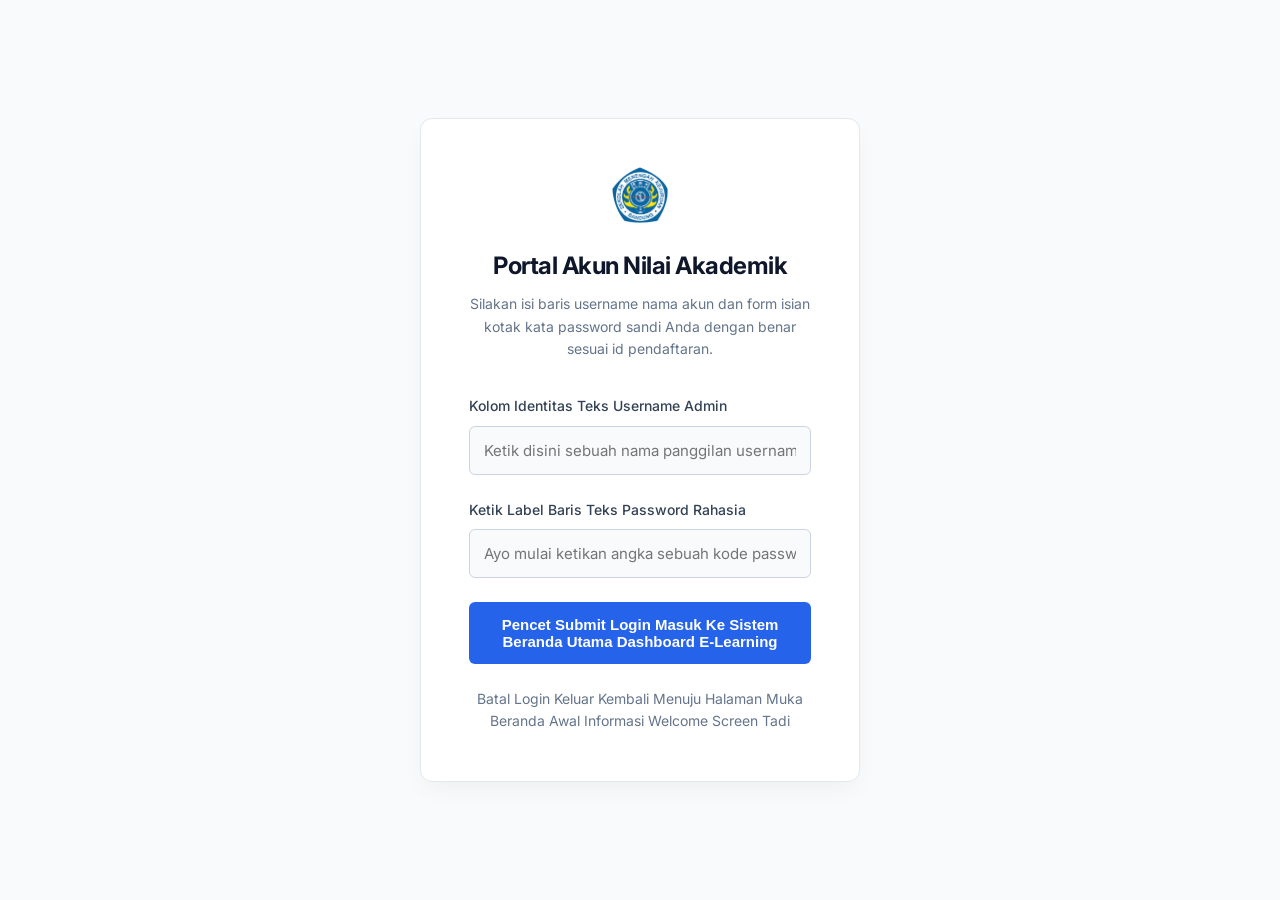
==== login.html @ 821f15fe "update" ====
<!DOCTYPE html>
<html lang="id">
<head>
  <meta charset="UTF-8" />
  <meta name="viewport" content="width=device-width, initial-scale=1.0" />
  <title>Login Portal Akses Sistem - SMKN 4 Bandung</title>
  <link rel="preconnect" href="https://fonts.googleapis.com">
  <link rel="preconnect" href="https://fonts.gstatic.com" crossorigin>
  <link href="https://fonts.googleapis.com/css2?family=Inter:wght@400;500;600;700&display=swap" rel="stylesheet">
  <link rel="stylesheet" href="style.css" />
</head>
<body class="login-body">

  <div class="login-box">
    
    <div class="login-header">
      <!-- Harus Memakai Logo Yang Benar Di Folder -->
      <a href="index.html">
        <img src="src/logo4.png" alt="Gambar Tulisan Logo Institusi Sekolah SMKN 4" />
      </a>
      <h2>Portal Akun Nilai Akademik</h2>
      <p>Silakan isi baris username nama akun dan form isian kotak kata password sandi Anda dengan benar sesuai id pendaftaran.</p>
    </div>

    <!-- Div Pesan Peringatan Dari JavaScript (Akan Menghilang Otomatis Jika Ngetik Ulang Berkat Koding JS) -->
    <div class="alert-message" id="alertMessage"></div>
    <div class="success-message" id="successMessage"></div>

    <form id="formLoginJS">
      
      <!-- Kolom Kotak Pengisian Pertama -->
      <div class="form-group">
        <label for="usernameInput">Kolom Identitas Teks Username Admin</label>
        <input type="text" id="usernameInput" placeholder="Ketik disini sebuah nama panggilan username id nya.." />
        <!-- Pesan Teks Error Mini Tepat Dibawah Garis Box Input -->
        <span class="error-msg" id="errorUser"></span>
      </div>

      <!-- Kolom Kotak Pengisian Kedua -->
      <div class="form-group">
        <label for="passwordInput">Ketik Label Baris Teks Password Rahasia</label>
        <input type="password" id="passwordInput" placeholder="Ayo mulai ketikan angka sebuah kode password sandinya.." />
        <!-- Pesan Teks Error Mini Tepat Dibawah Garis Box Input -->
        <span class="error-msg" id="errorPass"></span>
      </div>

      <!-- Tombol Enter Pencet Submit Pengecekan Fungsi JS Check Variable Text Diingat Terus Jangan Kosong Valuenya -->
      <button type="submit" class="btn-submit">Pencet Submit Login Masuk Ke Sistem Beranda Utama Dashboard E-Learning</button>

    </form>

    <a href="index.html" class="back-link">Batal Login Keluar Kembali Menuju Halaman Muka Beranda Awal Informasi Welcome Screen Tadi</a>

  </div>

  <script src="script.js"></script>

</body>
</html>
---- style.css ----
/* style.css - UI Desktop Profesional & Elegan (Clean Design) */

* {
  box-sizing: border-box;
  margin: 0;
  padding: 0;
}

body {
  font-family: 'Inter', system-ui, -apple-system, sans-serif; /* Menggunakan font elegan */
  line-height: 1.6;
  background-color: #f8fafc; /* Abu kebiruan super terang, nyaman di mata */
  color: #334155; /* Teks abu-abu gelap, tidak hitam kontras yang menusuk mata */
  -webkit-font-smoothing: antialiased;
}

a {
  text-decoration: none;
  color: #2563eb; /* Biru korporat */
  transition: color 0.2s ease;
}

a:hover {
  color: #1d4ed8;
}

img {
  max-width: 100%;
  height: auto;
}

/* ---------- Container Utama Halaman ---------- */
.container {
  width: 90%;
  max-width: 1200px; /* Lebih lebar supaya elegan di layar besar */
  margin: 0 auto; 
  padding: 0 20px;
}

/* ---------- Header / Navigasi Atas ---------- */
.navbar {
  background-color: #ffffff;
  border-bottom: 1px solid #e2e8f0; /* Garis bawah super tipis bersih */
  padding: 12px 0;
  position: sticky;
  top: 0;
  z-index: 50;
  box-shadow: 0 1px 3px rgba(0,0,0,0.02); /* Bayangan tak kasat mata */
}

.navbar .container {
  display: flex;
  justify-content: space-between;
  align-items: center;
}

.nav-brand {
  display: flex;
  align-items: center;
  gap: 16px; 
}

.nav-logo-img {
  width: 48px;
}

.nav-brand h1 {
  font-size: 18px;
  font-weight: 700;
  color: #0f172a; 
  margin: 0;
  letter-spacing: -0.5px;
}

.nav-brand p {
  font-size: 12px;
  color: #64748b; 
  margin: 0;
  font-weight: 500;
}

.nav-menu {
  list-style: none;
  display: flex;
  align-items: center;
  gap: 32px; /* Kesan longgar & luas */
}

.nav-menu li a {
  color: #475569;
  font-weight: 500;
  font-size: 14.5px;
}

.nav-menu li a:hover {
  color: #2563eb; 
}

.btn-login {
  background-color: #2563eb;
  color: #ffffff !important;
  padding: 10px 24px;
  border-radius: 6px; 
  font-weight: 600;
  font-size: 14px;
  transition: background-color 0.2s;
}

.btn-login:hover {
  background-color: #1d4ed8;
}

/* ---------- Bagian Hero / Banner Utama ---------- */
.hero {
  background-color: #ffffff;
  padding: 100px 20px;
  text-align: center;
  border-bottom: 1px solid #e2e8f0;
}

.hero h2 {
  font-size: 42px;
  font-weight: 800;
  color: #0f172a;
  margin-bottom: 20px;
  letter-spacing: -1px;
}

.hero p {
  font-size: 18px;
  color: #475569;
  max-width: 650px;
  margin: 0 auto 35px; 
  line-height: 1.7;
}

.hero .btn-primary {
  background-color: #2563eb;
  color: #ffffff !important;
  padding: 14px 32px;
  font-size: 16px;
  font-weight: 600;
  border-radius: 6px;
  display: inline-block; 
  box-shadow: 0 4px 6px -1px rgba(37, 99, 235, 0.2);
  transition: all 0.2s ease;
}

.hero .btn-primary:hover {
  background-color: #1d4ed8;
  transform: translateY(-1px);
}

/* ---------- Judul Setiap Section Pembatas ---------- */
.section-title {
  text-align: center;
  color: #0f172a;
  margin-bottom: 40px;
  font-size: 28px;
  font-weight: 700;
  letter-spacing: -0.5px;
}

.text-center {
  text-align: center;
}

/* ---------- Kartu Bagian Jurusan ---------- */
#jurusan {
  padding-top: 80px;
  padding-bottom: 50px;
}

.card-container {
  display: flex;
  flex-wrap: wrap;
  gap: 24px; /* Layout longgar mempermudah pernafasan grid */
  justify-content: center;
}

.card {
  background-color: #ffffff; 
  border: 1px solid #e2e8f0;
  border-radius: 12px;
  width: 31%; 
  min-width: 280px; 
  padding: 32px 24px;
  box-shadow: 0 1px 3px rgba(0,0,0,0.04);
  transition: box-shadow 0.2s, transform 0.2s;
  text-align: left; /* Teks rata kiri tampak lebih profesional */
}

/* Efek Hover Elegan (bukan gradien aneh) */
.card:hover {
  box-shadow: 0 10px 15px -3px rgba(0,0,0,0.05);
  transform: translateY(-2px);
  border-color: #cbd5e1;
}

.card h3 {
  color: #0f172a;
  font-size: 18px;
  margin-bottom: 12px;
  font-weight: 600;
}

.card p {
  font-size: 14.5px;
  color: #475569;
  margin-bottom: 24px;
  line-height: 1.6;
}

.badge {
  background-color: #eff6ff; 
  color: #2563eb;
  padding: 6px 12px;
  border-radius: 20px; /* Bentuk pil / kapsul modern */
  font-size: 12px;
  font-weight: 600;
  display: inline-block;
}

/* ---------- Papan Informasi / Berita Terbaru ---------- */
.info-section {
  background-color: #ffffff;
  padding: 80px 0;
  border-top: 1px solid #e2e8f0;
  border-bottom: 1px solid #e2e8f0;
}

/* Perapihan layout baca berita */
.info-box {
  background-color: #ffffff;
  border: 1px solid #e2e8f0;
  border-left: 4px solid #2563eb; 
  padding: 24px 30px;
  margin-bottom: 20px;
  border-radius: 6px;
  max-width: 800px;
  margin-left: auto;
  margin-right: auto;
}

.info-box h4 {
  color: #0f172a;
  margin-bottom: 8px;
  font-size: 18px;
  font-weight: 600;
}

.info-meta {
  font-size: 13px;
  color: #64748b;
  margin-bottom: 14px;
}

.info-box p:last-child {
  color: #475569;
  font-size: 15px;
}

/* ---------- Grid Gambar Kotak Elegan ---------- */
#galeri {
  padding-top: 80px;
  padding-bottom: 80px;
}

.gallery-container {
  display: flex;
  flex-wrap: wrap;
  gap: 20px;
  justify-content: center;
}

.gallery-card {
  width: 31%;
  min-width: 250px;
  height: 220px;
  background-color: #f1f5f9; 
  position: relative;
  border-radius: 12px;
  overflow: hidden; /* Bikin ujung foto membulat mengikuti border-radius parent */
  border: 1px solid #e2e8f0;
}

.gallery-card .gal-text {
  position: absolute;
  top: 50%;
  left: 50%;
  transform: translate(-50%, -50%);
  color: #94a3b8;
  font-size: 13px;
  font-weight: 500;
  text-align: center;
}

.gallery-card .gal-img {
  width: 100%;
  height: 100%;
  object-fit: cover;
  display: block;
}

/* Label nama di atas foto transparan */
.gallery-card .gal-caption {
  position: absolute;
  bottom: 0;
  left: 0;
  width: 100%;
  background: linear-gradient(to top, rgba(15,23,42,0.8), transparent); /* Elegan soft fade */
  color: #ffffff;
  padding: 24px 15px 12px;
  font-size: 14px;
  font-weight: 500;
  text-align: left;
}

/* ---------- Footer ---------- */
footer {
  background-color: #0f172a; /* Bukan biru, tapi Dark Slate / Midnight modern */
  color: #e2e8f0;
  padding: 80px 0 30px;
}

.footer-content {
  display: flex;
  justify-content: space-between;
  flex-wrap: wrap;
  gap: 40px;
  margin-bottom: 50px;
}

.footer-col {
  width: 30%;
  min-width: 260px;
}

.footer-col h4 {
  color: #ffffff;
  padding-bottom: 0;
  margin-bottom: 20px;
  font-size: 16px;
  font-weight: 600;
  letter-spacing: 0.5px;
}

.footer-col ul {
  list-style: none; 
}

.footer-col ul li {
  margin-bottom: 12px;
}

.footer-col ul li a {
  color: #cbd5e1;
  font-size: 14px;
}

.footer-col ul li a:hover {
  text-decoration: none;
  color: #ffffff;
}

.footer-col p {
  margin-bottom: 12px;
  line-height: 1.6;
  color: #cbd5e1;
  font-size: 14px;
}

.footer-bottom {
  text-align: center;
  border-top: 1px solid #1e293b;
  padding-top: 25px;
  font-size: 13px;
  color: #94a3b8;
}

/* ===================================================
   HALAMAN LOGIN (Lebih Bersih dan Profesional)
   =================================================== */
.login-body {
  background-color: #f8fafc; 
  display: flex;
  justify-content: center; 
  align-items: center; 
  height: 100vh; 
}

.login-box {
  background-color: #ffffff;
  padding: 48px;
  border-radius: 12px; 
  border: 1px solid #e2e8f0;
  box-shadow: 0 10px 25px -5px rgba(0,0,0,0.05); /* Bayangan luas tapi super soft */
  width: 100%;
  max-width: 440px;
}

.login-header {
  text-align: center;
  margin-bottom: 35px;
}

.login-header img {
  width: 56px;
  margin-bottom: 16px;
}

.login-header h2 {
  color: #0f172a;
  margin-bottom: 8px;
  font-weight: 700;
  font-size: 24px;
  letter-spacing: -0.5px;
}

.login-header p {
  color: #64748b;
  font-size: 14px;
  line-height: 1.6;
}

.form-group {
  margin-bottom: 24px;
}

.form-group label {
  display: block;
  font-weight: 500;
  margin-bottom: 8px;
  color: #334155;
  font-size: 14px;
}

.form-group input {
  width: 100%; 
  padding: 14px;
  border: 1px solid #cbd5e1; 
  border-radius: 6px; /* modern slight radius */
  font-size: 15px;
  color: #0f172a;
  background-color: #f8fafc;
  transition: all 0.2s;
  font-family: inherit; /* paksa ikut inter font */
}

.form-group input:focus {
  border-color: #2563eb;
  background-color: #ffffff;
  outline: none; 
  box-shadow: 0 0 0 3px rgba(37, 99, 235, 0.1);
}

.error-msg {
  color: #dc2626; /* Merah elegan tidak menohok */
  font-size: 13px;
  display: block;
  margin-top: 6px;
}

.alert-message {
  padding: 14px 16px;
  background-color: #fef2f2;
  color: #991b1b;
  border: 1px solid #fecaca;
  border-radius: 6px;
  margin-bottom: 24px;
  font-size: 14px;
  display: none; 
}

.success-message {
  padding: 14px 16px;
  background-color: #f0fdf4;
  color: #166534;
  border: 1px solid #bbf7d0;
  border-radius: 6px;
  margin-bottom: 24px;
  font-size: 14px;
  display: none;
}

.btn-submit {
  width: 100%;
  background-color: #2563eb;
  color: #fff;
  border: none;
  padding: 14px;
  border-radius: 6px;
  font-size: 15px;
  font-weight: 600;
  cursor: pointer; 
  transition: background-color 0.2s;
}

.btn-submit:hover {
  background-color: #1d4ed8;
}

.back-link {
  display: block;
  text-align: center;
  margin-top: 24px;
  font-size: 14px;
  color: #64748b;
}

/* Responsif Mobile Sederhana */
@media (max-width: 768px) {
  .nav-menu {
    display: none; 
  }
  
  .card, .gallery-card, .footer-col {
    width: 100%; 
  }
  
  .hero {
    padding: 60px 20px;
  }
}
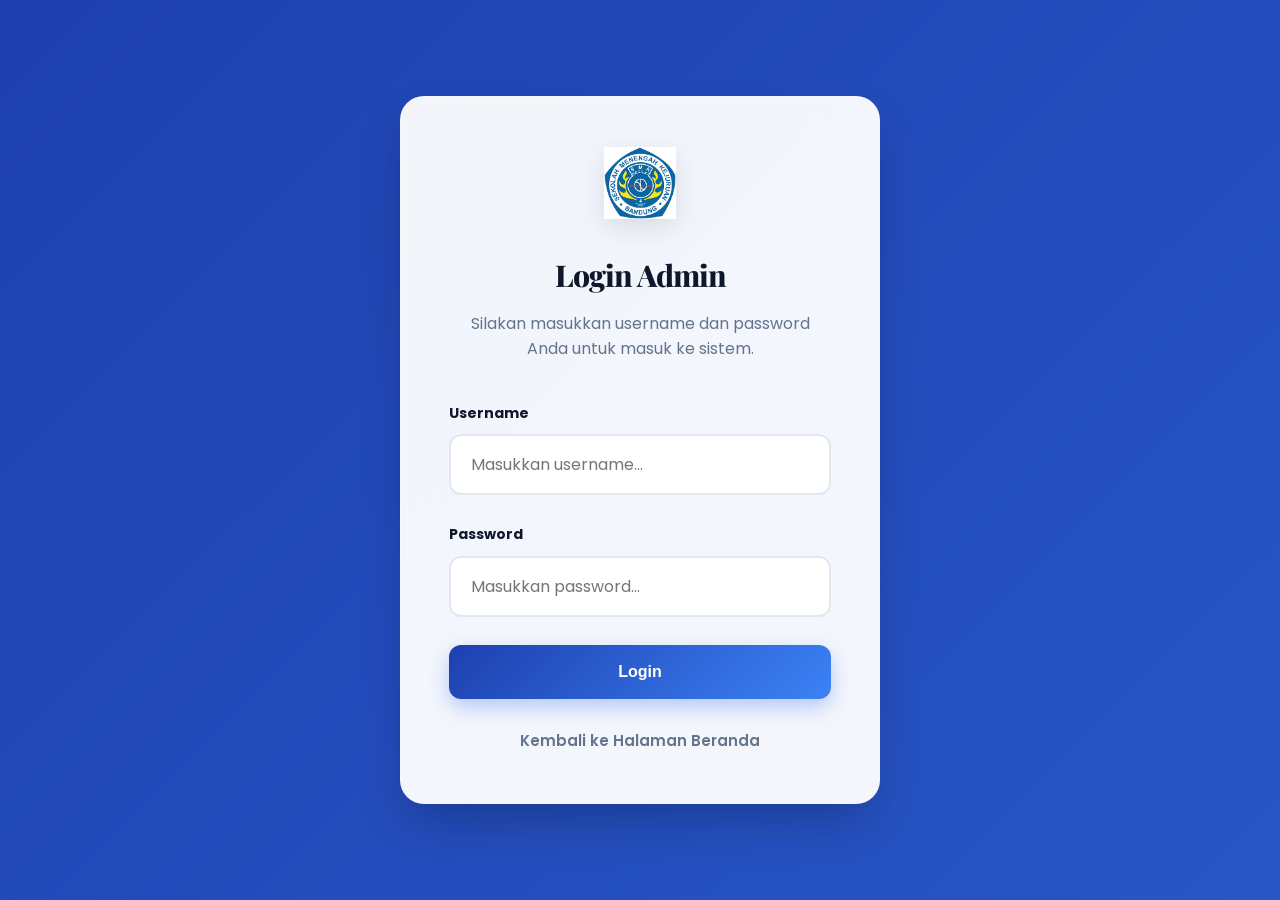
==== commit 6d08a18c: "update" ====
--- a/login.html
+++ b/login.html
@@ -6,7 +6,7 @@
   <title>Login Portal Akses Sistem - SMKN 4 Bandung</title>
   <link rel="preconnect" href="https://fonts.googleapis.com">
   <link rel="preconnect" href="https://fonts.gstatic.com" crossorigin>
-  <link href="https://fonts.googleapis.com/css2?family=Inter:wght@400;500;600;700&display=swap" rel="stylesheet">
+  <link href="https://fonts.googleapis.com/css2?family=Lora:ital,wght@0,400..700;1,400..700&family=Playfair+Display:ital,wght@0,400..900;1,400..900&family=Poppins:ital,wght@0,100;0,200;0,300;0,400;0,500;0,600;0,700;0,800;0,900;1,100;1,200;1,300;1,400;1,500;1,600;1,700;1,800;1,900&display=swap" rel="stylesheet">
   <link rel="stylesheet" href="style.css" />
 </head>
 <body class="login-body">
@@ -14,42 +14,35 @@
   <div class="login-box">
     
     <div class="login-header">
-      <!-- Harus Memakai Logo Yang Benar Di Folder -->
       <a href="index.html">
-        <img src="src/logo4.png" alt="Gambar Tulisan Logo Institusi Sekolah SMKN 4" />
+        <img src="src/logo4.png" alt="Logo SMKN 4 Bandung" />
       </a>
-      <h2>Portal Akun Nilai Akademik</h2>
-      <p>Silakan isi baris username nama akun dan form isian kotak kata password sandi Anda dengan benar sesuai id pendaftaran.</p>
+      <h2>Login Admin</h2>
+      <p>Silakan masukkan username dan password Anda untuk masuk ke sistem.</p>
     </div>
 
-    <!-- Div Pesan Peringatan Dari JavaScript (Akan Menghilang Otomatis Jika Ngetik Ulang Berkat Koding JS) -->
     <div class="alert-message" id="alertMessage"></div>
     <div class="success-message" id="successMessage"></div>
 
     <form id="formLoginJS">
       
-      <!-- Kolom Kotak Pengisian Pertama -->
       <div class="form-group">
-        <label for="usernameInput">Kolom Identitas Teks Username Admin</label>
-        <input type="text" id="usernameInput" placeholder="Ketik disini sebuah nama panggilan username id nya.." />
-        <!-- Pesan Teks Error Mini Tepat Dibawah Garis Box Input -->
+        <label for="usernameInput">Username</label>
+        <input type="text" id="usernameInput" placeholder="Masukkan username..." />
         <span class="error-msg" id="errorUser"></span>
       </div>
 
-      <!-- Kolom Kotak Pengisian Kedua -->
       <div class="form-group">
-        <label for="passwordInput">Ketik Label Baris Teks Password Rahasia</label>
-        <input type="password" id="passwordInput" placeholder="Ayo mulai ketikan angka sebuah kode password sandinya.." />
-        <!-- Pesan Teks Error Mini Tepat Dibawah Garis Box Input -->
+        <label for="passwordInput">Password</label>
+        <input type="password" id="passwordInput" placeholder="Masukkan password..." />
         <span class="error-msg" id="errorPass"></span>
       </div>
 
-      <!-- Tombol Enter Pencet Submit Pengecekan Fungsi JS Check Variable Text Diingat Terus Jangan Kosong Valuenya -->
-      <button type="submit" class="btn-submit">Pencet Submit Login Masuk Ke Sistem Beranda Utama Dashboard E-Learning</button>
+      <button type="submit" class="btn-submit">Login</button>
 
     </form>
 
-    <a href="index.html" class="back-link">Batal Login Keluar Kembali Menuju Halaman Muka Beranda Awal Informasi Welcome Screen Tadi</a>
+    <a href="index.html" class="back-link">Kembali ke Halaman Beranda</a>
 
   </div>
 
--- a/style.css
+++ b/style.css
@@ -1,4 +1,21 @@
-/* style.css - UI Desktop Profesional & Elegan (Clean Design) */
+
+:root {
+  --primary: #2563eb;
+  --primary-hover: #1d4ed8;
+  --primary-light: #eff6ff;
+  --accent: #3b82f6;
+  --text-dark: #0f172a;
+  --text-muted: #64748b;
+  --bg-body: #f8fafc;
+  --bg-card: #ffffff;
+  --border-color: #e2e8f0;
+  --blue-gradient: linear-gradient(135deg, #1e40af, #3b82f6);
+  --shadow-sm: 0 2px 4px rgba(0,0,0,0.02);
+  --shadow-md: 0 10px 30px -10px rgba(0,0,0,0.08);
+  --shadow-lg: 0 20px 40px -10px rgba(37,99,235,0.15);
+  --radius-lg: 16px;
+  --radius-md: 12px;
+}
 
 * {
   box-sizing: border-box;
@@ -6,22 +23,32 @@
   padding: 0;
 }
 
+h1, h2, h3, h4, h5, h6 {
+  font-family: 'Playfair Display', serif;
+}
+
 body {
-  font-family: 'Inter', system-ui, -apple-system, sans-serif; /* Menggunakan font elegan */
+  font-family: 'Poppins', system-ui, sans-serif;
   line-height: 1.6;
-  background-color: #f8fafc; /* Abu kebiruan super terang, nyaman di mata */
-  color: #334155; /* Teks abu-abu gelap, tidak hitam kontras yang menusuk mata */
+  background-color: var(--bg-body);
+  color: var(--text-dark);
   -webkit-font-smoothing: antialiased;
+  animation: fadeInPage 1.2s ease-out;
+}
+
+@keyframes fadeInPage {
+  from { opacity: 0; }
+  to { opacity: 1; }
 }
 
 a {
   text-decoration: none;
-  color: #2563eb; /* Biru korporat */
-  transition: color 0.2s ease;
+  color: var(--primary);
+  transition: all 0.3s ease;
 }
 
 a:hover {
-  color: #1d4ed8;
+  color: var(--primary-hover);
 }
 
 img {
@@ -29,23 +56,29 @@
   height: auto;
 }
 
-/* ---------- Container Utama Halaman ---------- */
 .container {
   width: 90%;
-  max-width: 1200px; /* Lebih lebar supaya elegan di layar besar */
+  max-width: 1200px;
   margin: 0 auto; 
   padding: 0 20px;
 }
 
-/* ---------- Header / Navigasi Atas ---------- */
 .navbar {
-  background-color: #ffffff;
-  border-bottom: 1px solid #e2e8f0; /* Garis bawah super tipis bersih */
-  padding: 12px 0;
+  background-color: rgba(255, 255, 255, 0.85);
+  backdrop-filter: blur(16px);
+  -webkit-backdrop-filter: blur(16px);
+  border-bottom: 1px solid rgba(226, 232, 240, 0.6);
+  padding: 16px 0;
   position: sticky;
   top: 0;
-  z-index: 50;
-  box-shadow: 0 1px 3px rgba(0,0,0,0.02); /* Bayangan tak kasat mata */
+  z-index: 100;
+  transition: all 0.3s ease;
+  animation: slideDownNav 0.8s ease-out both;
+}
+
+@keyframes slideDownNav {
+  from { transform: translateY(-100%); opacity: 0; }
+  to { transform: translateY(0); opacity: 1; }
 }
 
 .navbar .container {
@@ -62,226 +95,322 @@
 
 .nav-logo-img {
   width: 48px;
+  filter: drop-shadow(0 4px 6px rgba(0,0,0,0.1));
+  transition: transform 0.3s ease;
+}
+.nav-brand:hover .nav-logo-img {
+  transform: scale(1.05) rotate(-5deg);
 }
 
 .nav-brand h1 {
-  font-size: 18px;
-  font-weight: 700;
-  color: #0f172a; 
+  font-size: 20px;
+  font-weight: 800;
+  color: var(--text-dark); 
   margin: 0;
   letter-spacing: -0.5px;
+  background: var(--blue-gradient);
+  -webkit-background-clip: text;
+  -webkit-text-fill-color: transparent;
 }
 
 .nav-brand p {
   font-size: 12px;
-  color: #64748b; 
+  color: var(--text-muted); 
   margin: 0;
-  font-weight: 500;
+  font-weight: 700;
+  letter-spacing: 0.5px;
+  text-transform: uppercase;
 }
 
 .nav-menu {
   list-style: none;
   display: flex;
   align-items: center;
-  gap: 32px; /* Kesan longgar & luas */
+  gap: 36px;
 }
 
 .nav-menu li a {
-  color: #475569;
-  font-weight: 500;
-  font-size: 14.5px;
+  color: var(--text-muted);
+  font-weight: 600;
+  font-size: 15px;
+  position: relative;
+}
+
+.nav-menu li a::after {
+  content: '';
+  position: absolute;
+  width: 0;
+  height: 2px;
+  bottom: -4px;
+  left: 0;
+  background: var(--blue-gradient);
+  transition: width 0.3s ease;
+  border-radius: 2px;
 }
 
 .nav-menu li a:hover {
-  color: #2563eb; 
+  color: var(--primary); 
+}
+.nav-menu li a:hover::after {
+  width: 100%;
+}
+
+.nav-menu li a.btn-login {
+  color: #fff !important;
+}
+.nav-menu li a.btn-login::after {
+  display: none;
 }
 
 .btn-login {
-  background-color: #2563eb;
+  background: var(--blue-gradient);
   color: #ffffff !important;
-  padding: 10px 24px;
-  border-radius: 6px; 
-  font-weight: 600;
+  padding: 10px 28px;
+  border-radius: 8px; 
+  font-weight: 700;
   font-size: 14px;
-  transition: background-color 0.2s;
+  box-shadow: 0 4px 12px rgba(37, 99, 235, 0.3);
+  transition: all 0.3s ease;
 }
 
 .btn-login:hover {
-  background-color: #1d4ed8;
-}
-
-/* ---------- Bagian Hero / Banner Utama ---------- */
+  transform: translateY(-2px);
+  box-shadow: 0 6px 16px rgba(37, 99, 235, 0.4);
+}
+
 .hero {
-  background-color: #ffffff;
-  padding: 100px 20px;
+  background-image: linear-gradient(rgba(15, 23, 42, 0.8), rgba(15, 23, 42, 0.9)), url('src/opat.png');
+  background-size: cover;
+  background-position: center;
+  padding: 180px 20px;
   text-align: center;
-  border-bottom: 1px solid #e2e8f0;
+  position: relative;
+  overflow: hidden;
+}
+
+.hero::after {
+  content: '';
+  position: absolute;
+  bottom: 0;
+  left: 0;
+  right: 0;
+  height: 80px;
+  background: linear-gradient(to top, var(--bg-body), transparent);
 }
 
 .hero h2 {
-  font-size: 42px;
+  font-size: 52px;
   font-weight: 800;
-  color: #0f172a;
-  margin-bottom: 20px;
-  letter-spacing: -1px;
+  color: #ffffff;
+  margin-bottom: 24px;
+  letter-spacing: -2px;
+  line-height: 1.2;
+  animation: fadeUp 1s ease-out;
 }
 
 .hero p {
-  font-size: 18px;
-  color: #475569;
-  max-width: 650px;
-  margin: 0 auto 35px; 
-  line-height: 1.7;
+  font-size: 19px;
+  color: #cbd5e1;
+  max-width: 700px;
+  margin: 0 auto 40px; 
+  line-height: 1.8;
+  animation: fadeUp 1s ease-out 0.2s both;
 }
 
 .hero .btn-primary {
-  background-color: #2563eb;
+  background: var(--blue-gradient);
   color: #ffffff !important;
-  padding: 14px 32px;
-  font-size: 16px;
-  font-weight: 600;
-  border-radius: 6px;
+  padding: 18px 40px;
+  font-size: 16px;
+  font-weight: 700;
+  border-radius: 30px;
   display: inline-block; 
-  box-shadow: 0 4px 6px -1px rgba(37, 99, 235, 0.2);
-  transition: all 0.2s ease;
+  box-shadow: 0 8px 20px rgba(37, 99, 235, 0.4);
+  transition: all 0.3s ease;
+  animation: fadeUp 1s ease-out 0.4s both;
+  border: 2px solid transparent;
+  position: relative;
+  z-index: 10;
 }
 
 .hero .btn-primary:hover {
-  background-color: #1d4ed8;
-  transform: translateY(-1px);
-}
-
-/* ---------- Judul Setiap Section Pembatas ---------- */
+  transform: translateY(-3px) scale(1.02);
+  box-shadow: 0 15px 30px rgba(37, 99, 235, 0.5);
+  border-color: rgba(255,255,255,0.2);
+}
+
+@keyframes fadeUp {
+  from { opacity: 0; transform: translateY(30px); }
+  to { opacity: 1; transform: translateY(0); }
+}
+
 .section-title {
   text-align: center;
-  color: #0f172a;
-  margin-bottom: 40px;
-  font-size: 28px;
-  font-weight: 700;
-  letter-spacing: -0.5px;
+  color: var(--text-dark);
+  margin-bottom: 60px;
+  font-size: 36px;
+  font-weight: 800;
+  letter-spacing: -1px;
+  position: relative;
+  display: inline-block;
+}
+
+.section-title::after {
+  content: '';
+  position: absolute;
+  width: 80px;
+  height: 5px;
+  background: var(--blue-gradient);
+  bottom: -16px;
+  left: 50%;
+  transform: translateX(-50%);
+  border-radius: 4px;
 }
 
 .text-center {
   text-align: center;
 }
 
-/* ---------- Kartu Bagian Jurusan ---------- */
 #jurusan {
-  padding-top: 80px;
-  padding-bottom: 50px;
+  padding-top: 100px;
+  padding-bottom: 80px;
 }
 
 .card-container {
-  display: flex;
-  flex-wrap: wrap;
-  gap: 24px; /* Layout longgar mempermudah pernafasan grid */
-  justify-content: center;
+  display: grid;
+  grid-template-columns: repeat(auto-fit, minmax(320px, 1fr));
+  gap: 32px;
 }
 
 .card {
-  background-color: #ffffff; 
-  border: 1px solid #e2e8f0;
-  border-radius: 12px;
-  width: 31%; 
-  min-width: 280px; 
-  padding: 32px 24px;
-  box-shadow: 0 1px 3px rgba(0,0,0,0.04);
-  transition: box-shadow 0.2s, transform 0.2s;
-  text-align: left; /* Teks rata kiri tampak lebih profesional */
-}
-
-/* Efek Hover Elegan (bukan gradien aneh) */
+  background-color: var(--bg-card); 
+  border: 1px solid var(--border-color);
+  border-radius: var(--radius-lg);
+  padding: 40px 32px;
+  box-shadow: var(--shadow-md);
+  transition: all 0.4s cubic-bezier(0.175, 0.885, 0.32, 1.275);
+  position: relative;
+  overflow: hidden;
+  z-index: 1;
+}
+
+.card::before {
+  content: '';
+  position: absolute;
+  top: 0; left: 0; right: 0;
+  height: 4px;
+  background: var(--blue-gradient);
+  transform: scaleX(0);
+  transform-origin: left;
+  transition: transform 0.4s ease;
+  z-index: -1;
+}
+
+.card:hover::before {
+  transform: scaleX(1);
+}
+
 .card:hover {
-  box-shadow: 0 10px 15px -3px rgba(0,0,0,0.05);
-  transform: translateY(-2px);
-  border-color: #cbd5e1;
+  transform: translateY(-8px);
+  box-shadow: var(--shadow-lg);
+  border-color: transparent;
 }
 
 .card h3 {
-  color: #0f172a;
-  font-size: 18px;
-  margin-bottom: 12px;
-  font-weight: 600;
+  color: var(--text-dark);
+  font-size: 22px;
+  margin-bottom: 16px;
+  font-weight: 800;
+  letter-spacing: -0.5px;
 }
 
 .card p {
-  font-size: 14.5px;
-  color: #475569;
-  margin-bottom: 24px;
-  line-height: 1.6;
+  font-size: 16px;
+  color: var(--text-muted);
+  margin-bottom: 28px;
+  line-height: 1.7;
 }
 
 .badge {
-  background-color: #eff6ff; 
-  color: #2563eb;
-  padding: 6px 12px;
-  border-radius: 20px; /* Bentuk pil / kapsul modern */
-  font-size: 12px;
-  font-weight: 600;
+  background: var(--primary-light); 
+  color: var(--primary);
+  padding: 8px 16px;
+  border-radius: 30px; 
+  font-size: 13px;
+  font-weight: 700;
   display: inline-block;
-}
-
-/* ---------- Papan Informasi / Berita Terbaru ---------- */
+  border: 1px solid rgba(37, 99, 235, 0.15);
+  box-shadow: 0 2px 10px rgba(37,99,235,0.1);
+}
+
 .info-section {
   background-color: #ffffff;
-  padding: 80px 0;
-  border-top: 1px solid #e2e8f0;
-  border-bottom: 1px solid #e2e8f0;
-}
-
-/* Perapihan layout baca berita */
+  padding: 100px 0;
+  position: relative;
+}
+
 .info-box {
-  background-color: #ffffff;
-  border: 1px solid #e2e8f0;
-  border-left: 4px solid #2563eb; 
-  padding: 24px 30px;
-  margin-bottom: 20px;
-  border-radius: 6px;
-  max-width: 800px;
+  background-color: var(--bg-body);
+  border: 1px solid var(--border-color);
+  border-left: 6px solid var(--primary); 
+  padding: 32px 40px;
+  margin-bottom: 24px;
+  border-radius: var(--radius-md);
+  max-width: 900px;
   margin-left: auto;
   margin-right: auto;
+  transition: all 0.3s ease;
+}
+
+.info-box:hover {
+  box-shadow: var(--shadow-md);
+  transform: translateX(8px);
+  border-color: rgba(37, 99, 235, 0.3);
 }
 
 .info-box h4 {
-  color: #0f172a;
-  margin-bottom: 8px;
-  font-size: 18px;
+  color: var(--text-dark);
+  margin-bottom: 12px;
+  font-size: 20px;
+  font-weight: 800;
+  letter-spacing: -0.5px;
+}
+
+.info-meta {
+  font-size: 14px;
+  color: var(--primary);
+  margin-bottom: 16px;
   font-weight: 600;
-}
-
-.info-meta {
-  font-size: 13px;
-  color: #64748b;
-  margin-bottom: 14px;
+  display: flex;
+  align-items: center;
+  gap: 8px;
 }
 
 .info-box p:last-child {
-  color: #475569;
-  font-size: 15px;
-}
-
-/* ---------- Grid Gambar Kotak Elegan ---------- */
+  color: var(--text-muted);
+  font-size: 16px;
+  line-height: 1.7;
+}
+
 #galeri {
-  padding-top: 80px;
-  padding-bottom: 80px;
+  padding-top: 100px;
+  padding-bottom: 120px;
 }
 
 .gallery-container {
-  display: flex;
-  flex-wrap: wrap;
-  gap: 20px;
-  justify-content: center;
+  display: grid;
+  grid-template-columns: repeat(auto-fill, minmax(300px, 1fr));
+  gap: 24px;
 }
 
 .gallery-card {
-  width: 31%;
-  min-width: 250px;
-  height: 220px;
-  background-color: #f1f5f9; 
+  height: 260px;
+  background-color: #e2e8f0; 
   position: relative;
-  border-radius: 12px;
-  overflow: hidden; /* Bikin ujung foto membulat mengikuti border-radius parent */
-  border: 1px solid #e2e8f0;
+  border-radius: var(--radius-lg);
+  overflow: hidden;
+  box-shadow: var(--shadow-md);
+  cursor: pointer;
 }
 
 .gallery-card .gal-text {
@@ -289,10 +418,11 @@
   top: 50%;
   left: 50%;
   transform: translate(-50%, -50%);
-  color: #94a3b8;
-  font-size: 13px;
-  font-weight: 500;
+  color: #64748b;
+  font-size: 15px;
+  font-weight: 600;
   text-align: center;
+  width: 80%;
 }
 
 .gallery-card .gal-img {
@@ -300,49 +430,62 @@
   height: 100%;
   object-fit: cover;
   display: block;
-}
-
-/* Label nama di atas foto transparan */
+  transition: transform 0.6s ease;
+}
+
+.gallery-card:hover .gal-img {
+  transform: scale(1.08); 
+}
+
 .gallery-card .gal-caption {
   position: absolute;
   bottom: 0;
   left: 0;
   width: 100%;
-  background: linear-gradient(to top, rgba(15,23,42,0.8), transparent); /* Elegan soft fade */
+  background: linear-gradient(to top, rgba(15,23,42,0.9), transparent);
   color: #ffffff;
-  padding: 24px 15px 12px;
-  font-size: 14px;
-  font-weight: 500;
+  padding: 40px 24px 24px;
+  font-size: 16px;
+  font-weight: 700;
   text-align: left;
-}
-
-/* ---------- Footer ---------- */
+  transform: translateY(20px);
+  opacity: 0;
+  transition: all 0.3s ease;
+}
+
+.gallery-card:hover .gal-caption {
+  transform: translateY(0);
+  opacity: 1;
+}
+
 footer {
-  background-color: #0f172a; /* Bukan biru, tapi Dark Slate / Midnight modern */
-  color: #e2e8f0;
+  background-color: var(--text-dark); 
+  color: var(--border-color);
   padding: 80px 0 30px;
+  position: relative;
+  overflow: hidden;
+}
+
+footer::before {
+  content: '';
+  position: absolute;
+  top: 0; left: 0; right: 0;
+  height: 6px;
+  background: var(--blue-gradient);
 }
 
 .footer-content {
-  display: flex;
-  justify-content: space-between;
-  flex-wrap: wrap;
-  gap: 40px;
-  margin-bottom: 50px;
-}
-
-.footer-col {
-  width: 30%;
-  min-width: 260px;
+  display: grid;
+  grid-template-columns: repeat(auto-fit, minmax(280px, 1fr));
+  gap: 50px;
+  margin-bottom: 60px;
 }
 
 .footer-col h4 {
   color: #ffffff;
-  padding-bottom: 0;
-  margin-bottom: 20px;
-  font-size: 16px;
-  font-weight: 600;
-  letter-spacing: 0.5px;
+  margin-bottom: 28px;
+  font-size: 20px;
+  font-weight: 800;
 }
 
 .footer-col ul {
@@ -350,175 +493,217 @@
 }
 
 .footer-col ul li {
-  margin-bottom: 12px;
+  margin-bottom: 16px;
 }
 
 .footer-col ul li a {
-  color: #cbd5e1;
-  font-size: 14px;
+  color: #94a3b8;
+  font-size: 16px;
+  transition: all 0.3s ease;
+  display: inline-flex;
+  align-items: center;
 }
 
 .footer-col ul li a:hover {
   text-decoration: none;
   color: #ffffff;
+  transform: translateX(8px);
 }
 
 .footer-col p {
-  margin-bottom: 12px;
-  line-height: 1.6;
-  color: #cbd5e1;
-  font-size: 14px;
+  margin-bottom: 16px;
+  line-height: 1.8;
+  color: #94a3b8;
+  font-size: 16px;
 }
 
 .footer-bottom {
   text-align: center;
-  border-top: 1px solid #1e293b;
-  padding-top: 25px;
-  font-size: 13px;
-  color: #94a3b8;
-}
-
-/* ===================================================
-   HALAMAN LOGIN (Lebih Bersih dan Profesional)
-   =================================================== */
+  border-top: 1px solid rgba(255,255,255,0.1);
+  padding-top: 30px;
+  font-size: 14px;
+  color: #64748b;
+  font-weight: 500;
+}
+
+
 .login-body {
-  background-color: #f8fafc; 
+  background-image: var(--blue-gradient);
+  background-size: 300% 300%;
+  animation: gradientBG 15s ease infinite;
   display: flex;
   justify-content: center; 
   align-items: center; 
-  height: 100vh; 
+  min-height: 100vh; 
+  padding: 20px;
+}
+
+@keyframes gradientBG {
+  0% { background-position: 0% 50%; }
+  50% { background-position: 100% 50%; }
+  100% { background-position: 0% 50%; }
 }
 
 .login-box {
-  background-color: #ffffff;
-  padding: 48px;
-  border-radius: 12px; 
-  border: 1px solid #e2e8f0;
-  box-shadow: 0 10px 25px -5px rgba(0,0,0,0.05); /* Bayangan luas tapi super soft */
+  background-color: rgba(255, 255, 255, 0.95);
+  backdrop-filter: blur(24px);
+  -webkit-backdrop-filter: blur(24px);
+  padding: 50px 48px;
+  border-radius: 24px; 
+  border: 1px solid rgba(255,255,255,0.2);
+  box-shadow: 0 25px 50px -12px rgba(0,0,0,0.25); 
   width: 100%;
-  max-width: 440px;
+  max-width: 480px;
+  animation: scaleUp 0.6s cubic-bezier(0.175, 0.885, 0.32, 1.275);
+}
+
+@keyframes scaleUp {
+  from { opacity: 0; transform: scale(0.9); }
+  to { opacity: 1; transform: scale(1); }
 }
 
 .login-header {
   text-align: center;
-  margin-bottom: 35px;
+  margin-bottom: 40px;
 }
 
 .login-header img {
-  width: 56px;
-  margin-bottom: 16px;
+  width: 72px;
+  margin-bottom: 24px;
+  filter: drop-shadow(0 8px 12px rgba(0,0,0,0.1));
 }
 
 .login-header h2 {
-  color: #0f172a;
-  margin-bottom: 8px;
-  font-weight: 700;
-  font-size: 24px;
-  letter-spacing: -0.5px;
+  color: var(--text-dark);
+  margin-bottom: 12px;
+  font-weight: 800;
+  font-size: 30px;
+  letter-spacing: -1px;
 }
 
 .login-header p {
-  color: #64748b;
-  font-size: 14px;
+  color: var(--text-muted);
+  font-size: 16px;
   line-height: 1.6;
 }
 
 .form-group {
-  margin-bottom: 24px;
+  margin-bottom: 28px;
 }
 
 .form-group label {
   display: block;
-  font-weight: 500;
-  margin-bottom: 8px;
-  color: #334155;
+  font-weight: 700;
+  margin-bottom: 10px;
+  color: var(--text-dark);
   font-size: 14px;
 }
 
 .form-group input {
   width: 100%; 
-  padding: 14px;
-  border: 1px solid #cbd5e1; 
-  border-radius: 6px; /* modern slight radius */
+  padding: 16px 20px;
+  border: 2px solid var(--border-color); 
+  border-radius: 12px; 
+  font-size: 16px;
+  color: var(--text-dark);
+  background-color: #ffffff;
+  transition: all 0.3s ease;
+  font-family: inherit;
+}
+
+.form-group input:focus {
+  border-color: var(--primary);
+  outline: none; 
+  box-shadow: 0 0 0 4px rgba(37, 99, 235, 0.15);
+}
+
+.error-msg {
+  color: #ef4444; 
+  font-size: 14px;
+  display: block;
+  margin-top: 8px;
+  font-weight: 600;
+}
+
+.alert-message, .success-message {
+  padding: 16px;
+  border-radius: 12px;
+  margin-bottom: 28px;
   font-size: 15px;
-  color: #0f172a;
-  background-color: #f8fafc;
-  transition: all 0.2s;
-  font-family: inherit; /* paksa ikut inter font */
-}
-
-.form-group input:focus {
-  border-color: #2563eb;
-  background-color: #ffffff;
-  outline: none; 
-  box-shadow: 0 0 0 3px rgba(37, 99, 235, 0.1);
-}
-
-.error-msg {
-  color: #dc2626; /* Merah elegan tidak menohok */
-  font-size: 13px;
-  display: block;
-  margin-top: 6px;
+  font-weight: 600;
+  display: none; 
 }
 
 .alert-message {
-  padding: 14px 16px;
   background-color: #fef2f2;
   color: #991b1b;
   border: 1px solid #fecaca;
-  border-radius: 6px;
-  margin-bottom: 24px;
-  font-size: 14px;
-  display: none; 
 }
 
 .success-message {
-  padding: 14px 16px;
   background-color: #f0fdf4;
   color: #166534;
   border: 1px solid #bbf7d0;
-  border-radius: 6px;
-  margin-bottom: 24px;
-  font-size: 14px;
-  display: none;
 }
 
 .btn-submit {
   width: 100%;
-  background-color: #2563eb;
+  background: var(--blue-gradient);
   color: #fff;
   border: none;
-  padding: 14px;
-  border-radius: 6px;
-  font-size: 15px;
-  font-weight: 600;
+  padding: 18px;
+  border-radius: 12px;
+  font-size: 16px;
+  font-weight: 800;
   cursor: pointer; 
-  transition: background-color 0.2s;
+  transition: all 0.3s ease;
+  box-shadow: 0 8px 20px rgba(37, 99, 235, 0.3);
 }
 
 .btn-submit:hover {
-  background-color: #1d4ed8;
+  transform: translateY(-3px);
+  box-shadow: 0 12px 25px rgba(37, 99, 235, 0.4);
 }
 
 .back-link {
   display: block;
   text-align: center;
-  margin-top: 24px;
-  font-size: 14px;
-  color: #64748b;
-}
-
-/* Responsif Mobile Sederhana */
+  margin-top: 30px;
+  font-size: 15px;
+  color: var(--text-muted);
+  font-weight: 600;
+  transition: color 0.3s ease;
+}
+
+.back-link:hover {
+  color: var(--primary);
+}
+
 @media (max-width: 768px) {
   .nav-menu {
     display: none; 
   }
   
-  .card, .gallery-card, .footer-col {
-    width: 100%; 
+  .hero {
+    padding: 140px 20px 80px;
+  }
+
+  .hero h2 {
+    font-size: 38px;
   }
   
-  .hero {
-    padding: 60px 20px;
+  .login-box {
+    padding: 40px 30px;
   }
 }
+
+.scroll-reveal {
+  opacity: 0;
+  transform: translateY(40px);
+  transition: all 0.8s cubic-bezier(0.5, 0, 0, 1);
+}
+
+.scroll-reveal.active {
+  opacity: 1;
+  transform: translateY(0);
+}
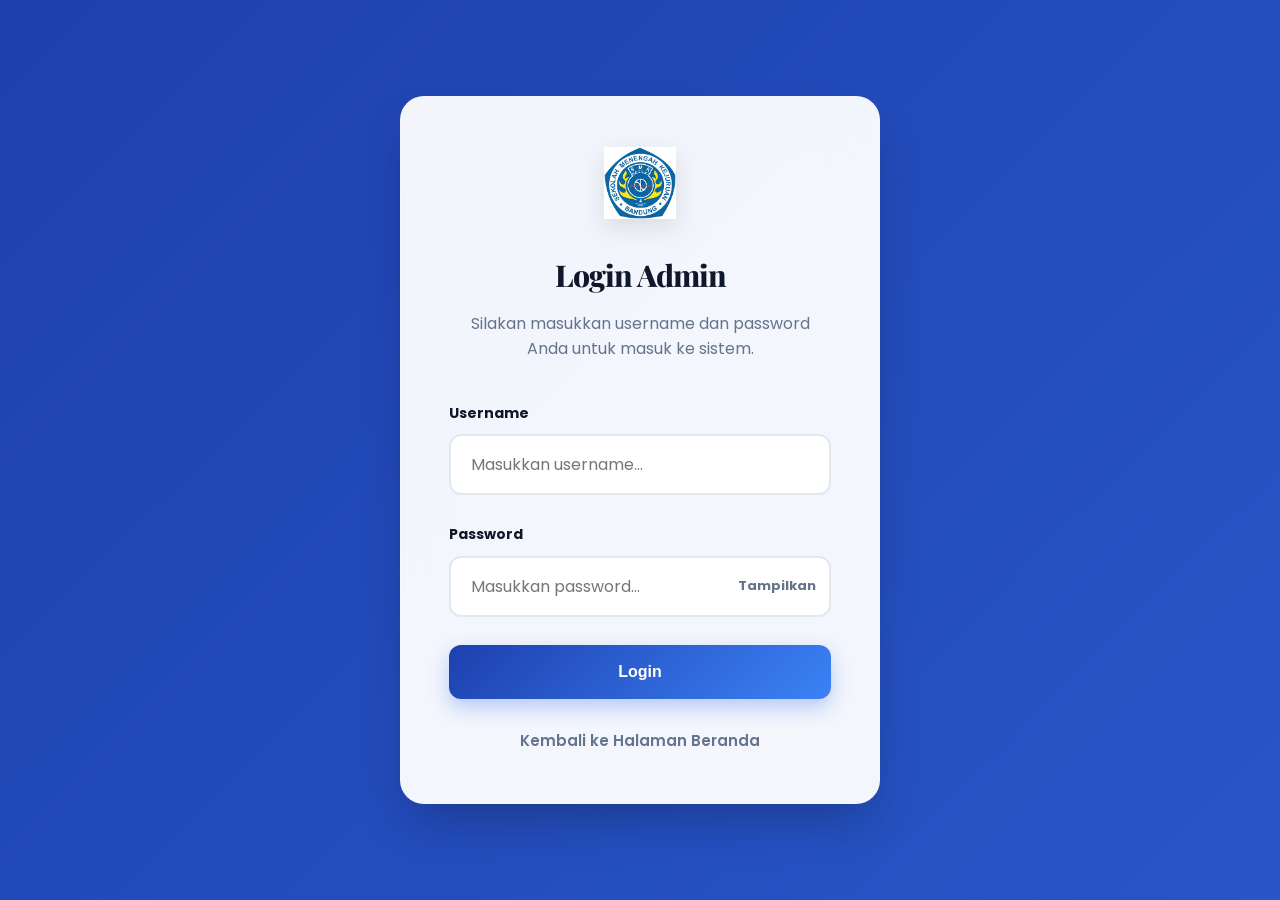
==== commit 72145aa0: "update" ====
--- a/login.html
+++ b/login.html
@@ -34,7 +34,10 @@
 
       <div class="form-group">
         <label for="passwordInput">Password</label>
-        <input type="password" id="passwordInput" placeholder="Masukkan password..." />
+        <div class="password-wrapper">
+          <input type="password" id="passwordInput" placeholder="Masukkan password..." />
+          <span class="password-toggle" id="togglePassword">Tampilkan</span>
+        </div>
         <span class="error-msg" id="errorPass"></span>
       </div>
 
--- a/style.css
+++ b/style.css
@@ -679,19 +679,108 @@
   color: var(--primary);
 }
 
+/* ---------- Scrollspy Active Status ---------- */
+.nav-menu li a.active {
+  color: var(--primary);
+}
+.nav-menu li a.active::after {
+  width: 100%;
+}
+
+/* ---------- Mobile Toggle ---------- */
+.mobile-toggle {
+  display: none;
+  flex-direction: column;
+  gap: 5px;
+  cursor: pointer;
+}
+.mobile-toggle span {
+  width: 25px;
+  height: 3px;
+  background-color: var(--text-dark);
+  border-radius: 3px;
+  transition: all 0.3s ease;
+}
+
+/* ---------- Animated Stats Section ---------- */
+.stats-section {
+  background-color: #ffffff;
+  padding: 60px 0;
+  border-bottom: 1px solid var(--border-color);
+}
+
+.stats-container {
+  display: grid;
+  grid-template-columns: repeat(auto-fit, minmax(200px, 1fr));
+  gap: 30px;
+  text-align: center;
+}
+
+.stat-box h3 {
+  font-size: 42px;
+  font-family: inherit;
+  font-weight: 800;
+  color: var(--primary);
+  margin-bottom: 10px;
+}
+.stat-box p {
+  color: var(--text-muted);
+  font-size: 16px;
+  font-weight: 600;
+}
+
+/* ---------- Password Toggle ---------- */
+.password-wrapper {
+  position: relative;
+  display: flex;
+  align-items: center;
+}
+.password-toggle {
+  position: absolute;
+  right: 15px;
+  cursor: pointer;
+  user-select: none;
+  font-size: 13px;
+  font-weight: 700;
+  color: var(--text-muted);
+  transition: color 0.3s ease;
+}
+.password-toggle:hover {
+  color: var(--primary);
+}
+
+/* Responsif Mobile */
 @media (max-width: 768px) {
+  .mobile-toggle {
+    display: flex;
+  }
   .nav-menu {
-    display: none; 
+    position: absolute;
+    top: 100%;
+    left: 0;
+    width: 100%;
+    background-color: rgba(255, 255, 255, 0.98);
+    backdrop-filter: blur(10px);
+    flex-direction: column;
+    padding: 24px;
+    gap: 20px;
+    box-shadow: 0 10px 15px -3px rgba(0, 0, 0, 0.1);
+    transform: translateY(-20px);
+    opacity: 0;
+    pointer-events: none;
+    transition: all 0.3s ease;
   }
-  
+  .nav-menu.active {
+    transform: translateY(0);
+    opacity: 1;
+    pointer-events: auto;
+  }
   .hero {
     padding: 140px 20px 80px;
   }
-
   .hero h2 {
     font-size: 38px;
   }
-  
   .login-box {
     padding: 40px 30px;
   }
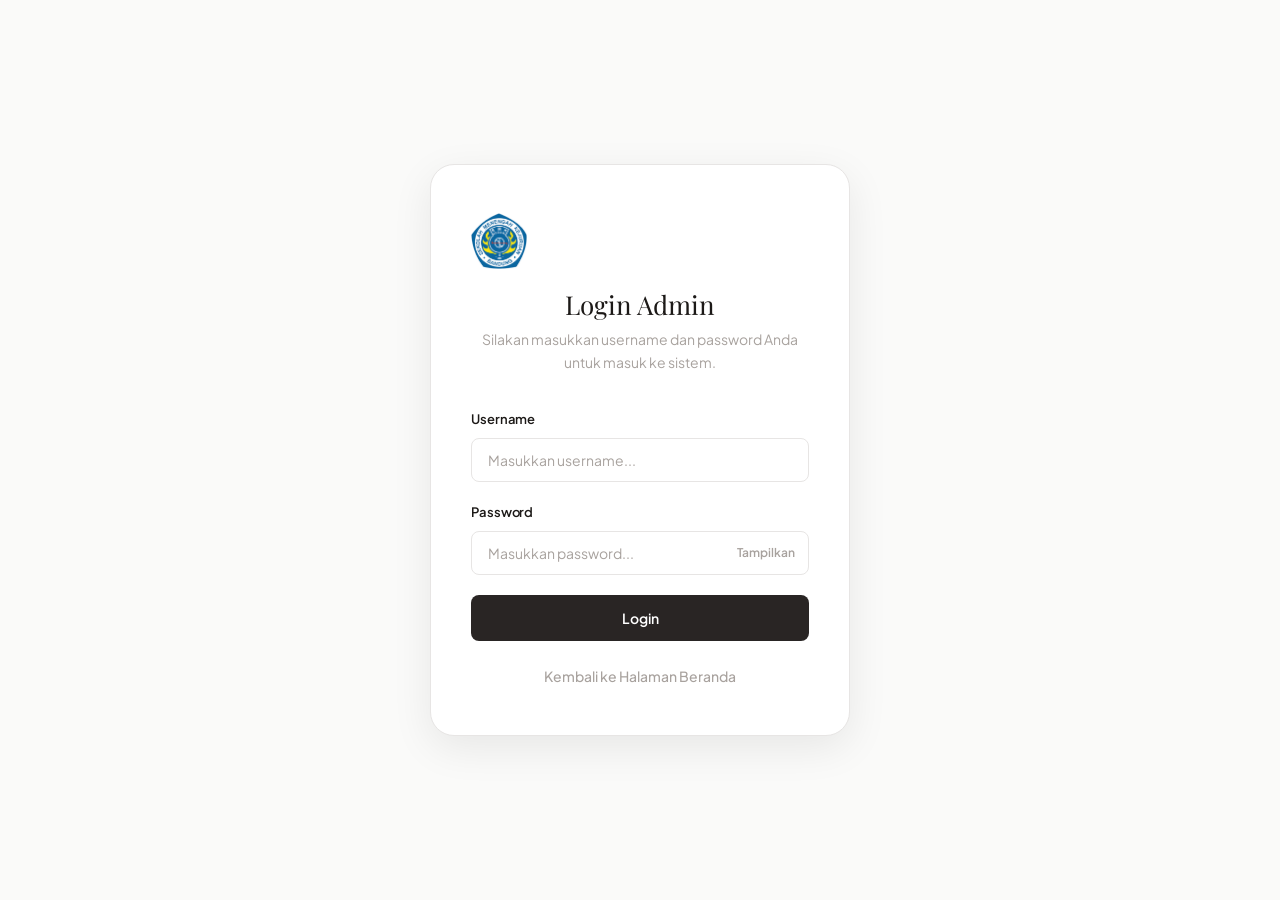
==== commit 894b48a4: "update" ====
--- a/login.html
+++ b/login.html
@@ -6,7 +6,6 @@
   <title>Login Portal Akses Sistem - SMKN 4 Bandung</title>
   <link rel="preconnect" href="https://fonts.googleapis.com">
   <link rel="preconnect" href="https://fonts.gstatic.com" crossorigin>
-  <link href="https://fonts.googleapis.com/css2?family=Lora:ital,wght@0,400..700;1,400..700&family=Playfair+Display:ital,wght@0,400..900;1,400..900&family=Poppins:ital,wght@0,100;0,200;0,300;0,400;0,500;0,600;0,700;0,800;0,900;1,100;1,200;1,300;1,400;1,500;1,600;1,700;1,800;1,900&display=swap" rel="stylesheet">
   <link rel="stylesheet" href="style.css" />
 </head>
 <body class="login-body">
--- a/style.css
+++ b/style.css
@@ -1,124 +1,135 @@
+/* ================================================
+   SMKN 4 Bandung — Minimal & Elegant Design System
+   ================================================ */
+
+@import url('https://fonts.googleapis.com/css2?family=Plus+Jakarta+Sans:wght@300;400;500;600;700;800&family=Playfair+Display:wght@400;500;600;700&display=swap');
 
 :root {
-  --primary: #2563eb;
-  --primary-hover: #1d4ed8;
-  --primary-light: #eff6ff;
-  --accent: #3b82f6;
-  --text-dark: #0f172a;
-  --text-muted: #64748b;
-  --bg-body: #f8fafc;
-  --bg-card: #ffffff;
-  --border-color: #e2e8f0;
-  --blue-gradient: linear-gradient(135deg, #1e40af, #3b82f6);
-  --shadow-sm: 0 2px 4px rgba(0,0,0,0.02);
-  --shadow-md: 0 10px 30px -10px rgba(0,0,0,0.08);
-  --shadow-lg: 0 20px 40px -10px rgba(37,99,235,0.15);
+  --clr-bg: #fafaf9;
+  --clr-surface: #ffffff;
+  --clr-surface-alt: #f5f5f4;
+  --clr-border: #e7e5e4;
+  --clr-border-light: #f0eeec;
+  --clr-text: #1c1917;
+  --clr-text-secondary: #78716c;
+  --clr-text-muted: #a8a29e;
+  --clr-accent: #292524;
+  --clr-accent-hover: #44403c;
+  --clr-highlight: #2563eb;
+  --clr-highlight-soft: #eff6ff;
+  --clr-success: #16a34a;
+  --clr-success-soft: #f0fdf4;
+  --clr-danger: #dc2626;
+  --clr-danger-soft: #fef2f2;
+
+  --font-sans: 'Plus Jakarta Sans', -apple-system, BlinkMacSystemFont, 'Segoe UI', sans-serif;
+  --font-serif: 'Playfair Display', 'Georgia', serif;
+
+  --shadow-xs: 0 1px 2px rgba(0,0,0,0.04);
+  --shadow-sm: 0 2px 8px rgba(0,0,0,0.04);
+  --shadow-md: 0 4px 16px rgba(0,0,0,0.06);
+  --shadow-lg: 0 12px 40px rgba(0,0,0,0.08);
+  --shadow-focus: 0 0 0 3px rgba(37,99,235,0.12);
+
+  --radius-sm: 8px;
+  --radius-md: 12px;
   --radius-lg: 16px;
-  --radius-md: 12px;
-}
-
-* {
+  --radius-xl: 24px;
+
+  --transition: 0.25s cubic-bezier(0.4, 0, 0.2, 1);
+}
+
+/* ======== Reset ======== */
+*, *::before, *::after {
   box-sizing: border-box;
   margin: 0;
   padding: 0;
 }
 
+body {
+  font-family: var(--font-sans);
+  font-size: 15px;
+  line-height: 1.6;
+  color: var(--clr-text);
+  background-color: var(--clr-bg);
+  -webkit-font-smoothing: antialiased;
+  -moz-osx-font-smoothing: grayscale;
+}
+
 h1, h2, h3, h4, h5, h6 {
-  font-family: 'Playfair Display', serif;
-}
-
-body {
-  font-family: 'Poppins', system-ui, sans-serif;
-  line-height: 1.6;
-  background-color: var(--bg-body);
-  color: var(--text-dark);
-  -webkit-font-smoothing: antialiased;
-  animation: fadeInPage 1.2s ease-out;
-}
-
-@keyframes fadeInPage {
-  from { opacity: 0; }
-  to { opacity: 1; }
+  font-family: var(--font-serif);
+  font-weight: 400;
+  line-height: 1.2;
 }
 
 a {
   text-decoration: none;
-  color: var(--primary);
-  transition: all 0.3s ease;
-}
-
-a:hover {
-  color: var(--primary-hover);
+  color: inherit;
+  transition: color var(--transition);
 }
 
 img {
   max-width: 100%;
   height: auto;
-}
-
+  display: block;
+}
+
+/* ======== Container ======== */
 .container {
-  width: 90%;
-  max-width: 1200px;
-  margin: 0 auto; 
-  padding: 0 20px;
-}
-
+  width: 100%;
+  max-width: 1120px;
+  margin: 0 auto;
+  padding: 0 24px;
+}
+
+/* ======== Navbar ======== */
 .navbar {
-  background-color: rgba(255, 255, 255, 0.85);
-  backdrop-filter: blur(16px);
-  -webkit-backdrop-filter: blur(16px);
-  border-bottom: 1px solid rgba(226, 232, 240, 0.6);
-  padding: 16px 0;
+  background: rgba(250,250,249,0.92);
+  backdrop-filter: blur(20px);
+  -webkit-backdrop-filter: blur(20px);
+  border-bottom: 1px solid var(--clr-border-light);
+  padding: 0;
   position: sticky;
   top: 0;
   z-index: 100;
-  transition: all 0.3s ease;
-  animation: slideDownNav 0.8s ease-out both;
-}
-
-@keyframes slideDownNav {
-  from { transform: translateY(-100%); opacity: 0; }
-  to { transform: translateY(0); opacity: 1; }
 }
 
 .navbar .container {
   display: flex;
   justify-content: space-between;
   align-items: center;
+  height: 64px;
 }
 
 .nav-brand {
   display: flex;
   align-items: center;
-  gap: 16px; 
+  gap: 12px;
 }
 
 .nav-logo-img {
-  width: 48px;
-  filter: drop-shadow(0 4px 6px rgba(0,0,0,0.1));
-  transition: transform 0.3s ease;
+  width: 36px;
+  height: 36px;
+  object-fit: contain;
+  transition: transform var(--transition);
 }
 .nav-brand:hover .nav-logo-img {
-  transform: scale(1.05) rotate(-5deg);
+  transform: rotate(-6deg);
 }
 
 .nav-brand h1 {
-  font-size: 20px;
-  font-weight: 800;
-  color: var(--text-dark); 
-  margin: 0;
-  letter-spacing: -0.5px;
-  background: var(--blue-gradient);
-  -webkit-background-clip: text;
-  -webkit-text-fill-color: transparent;
+  font-family: var(--font-sans);
+  font-size: 15px;
+  font-weight: 700;
+  color: var(--clr-text);
+  letter-spacing: -0.3px;
 }
 
 .nav-brand p {
-  font-size: 12px;
-  color: var(--text-muted); 
-  margin: 0;
-  font-weight: 700;
-  letter-spacing: 0.5px;
+  font-size: 11px;
+  color: var(--clr-text-muted);
+  font-weight: 500;
+  letter-spacing: 0.3px;
   text-transform: uppercase;
 }
 
@@ -126,66 +137,88 @@
   list-style: none;
   display: flex;
   align-items: center;
-  gap: 36px;
+  gap: 8px;
 }
 
 .nav-menu li a {
-  color: var(--text-muted);
-  font-weight: 600;
-  font-size: 15px;
+  color: var(--clr-text-secondary);
+  font-weight: 500;
+  font-size: 14px;
+  padding: 8px 14px;
+  border-radius: var(--radius-sm);
+  transition: all var(--transition);
   position: relative;
 }
 
+.nav-menu li a:hover {
+  color: var(--clr-text);
+  background: var(--clr-surface-alt);
+}
+
+.nav-menu li a.active {
+  color: var(--clr-text);
+  background: var(--clr-surface-alt);
+}
+
 .nav-menu li a::after {
-  content: '';
-  position: absolute;
-  width: 0;
-  height: 2px;
-  bottom: -4px;
-  left: 0;
-  background: var(--blue-gradient);
-  transition: width 0.3s ease;
-  border-radius: 2px;
-}
-
-.nav-menu li a:hover {
-  color: var(--primary); 
-}
-.nav-menu li a:hover::after {
-  width: 100%;
+  display: none;
 }
 
 .nav-menu li a.btn-login {
   color: #fff !important;
-}
-.nav-menu li a.btn-login::after {
+  background: var(--clr-accent);
+  font-weight: 600;
+  padding: 8px 20px;
+  border-radius: 100px;
+  box-shadow: none;
+}
+.nav-menu li a.btn-login:hover {
+  background: var(--clr-accent-hover);
+  transform: none;
+  box-shadow: none;
+}
+
+.btn-login {
+  color: #fff !important;
+  background: var(--clr-accent);
+  font-weight: 600;
+  padding: 8px 20px;
+  border-radius: 100px;
+  font-size: 14px;
+  transition: background var(--transition);
+  border: none;
+  box-shadow: none;
+}
+.btn-login:hover {
+  background: var(--clr-accent-hover);
+  transform: none;
+  box-shadow: none;
+}
+
+/* ======== Mobile Menu ======== */
+.mobile-toggle {
   display: none;
-}
-
-.btn-login {
-  background: var(--blue-gradient);
-  color: #ffffff !important;
-  padding: 10px 28px;
-  border-radius: 8px; 
-  font-weight: 700;
-  font-size: 14px;
-  box-shadow: 0 4px 12px rgba(37, 99, 235, 0.3);
-  transition: all 0.3s ease;
-}
-
-.btn-login:hover {
-  transform: translateY(-2px);
-  box-shadow: 0 6px 16px rgba(37, 99, 235, 0.4);
-}
-
+  flex-direction: column;
+  gap: 4px;
+  cursor: pointer;
+  padding: 8px;
+}
+.mobile-toggle span {
+  width: 20px;
+  height: 2px;
+  background: var(--clr-text);
+  border-radius: 2px;
+  transition: all var(--transition);
+}
+
+/* ======== Hero ======== */
 .hero {
-  background-image: linear-gradient(rgba(15, 23, 42, 0.8), rgba(15, 23, 42, 0.9)), url('src/opat.png');
+  background-image: linear-gradient(rgba(28,25,23,0.75), rgba(28,25,23,0.85)), url('src/opat.png');
   background-size: cover;
   background-position: center;
-  padding: 180px 20px;
+  padding: 140px 24px 120px;
   text-align: center;
   position: relative;
-  overflow: hidden;
 }
 
 .hero::after {
@@ -194,116 +227,146 @@
   bottom: 0;
   left: 0;
   right: 0;
-  height: 80px;
-  background: linear-gradient(to top, var(--bg-body), transparent);
+  height: 100px;
+  background: linear-gradient(to top, var(--clr-bg), transparent);
 }
 
 .hero h2 {
-  font-size: 52px;
-  font-weight: 800;
+  font-family: var(--font-serif);
+  font-size: 48px;
+  font-weight: 400;
   color: #ffffff;
-  margin-bottom: 24px;
-  letter-spacing: -2px;
-  line-height: 1.2;
-  animation: fadeUp 1s ease-out;
+  margin-bottom: 20px;
+  letter-spacing: -0.5px;
+  max-width: 680px;
+  margin-left: auto;
+  margin-right: auto;
 }
 
 .hero p {
-  font-size: 19px;
-  color: #cbd5e1;
-  max-width: 700px;
-  margin: 0 auto 40px; 
-  line-height: 1.8;
-  animation: fadeUp 1s ease-out 0.2s both;
+  font-size: 16px;
+  color: rgba(255,255,255,0.7);
+  max-width: 540px;
+  margin: 0 auto 36px;
+  line-height: 1.7;
+  font-weight: 400;
 }
 
 .hero .btn-primary {
-  background: var(--blue-gradient);
-  color: #ffffff !important;
-  padding: 18px 40px;
-  font-size: 16px;
-  font-weight: 700;
-  border-radius: 30px;
-  display: inline-block; 
-  box-shadow: 0 8px 20px rgba(37, 99, 235, 0.4);
-  transition: all 0.3s ease;
-  animation: fadeUp 1s ease-out 0.4s both;
-  border: 2px solid transparent;
+  display: inline-block;
+  background: #ffffff;
+  color: var(--clr-text) !important;
+  padding: 14px 32px;
+  font-size: 14px;
+  font-weight: 600;
+  font-family: var(--font-sans);
+  border-radius: 100px;
+  transition: all var(--transition);
   position: relative;
   z-index: 10;
+  border: none;
+  box-shadow: none;
+  letter-spacing: -0.2px;
 }
 
 .hero .btn-primary:hover {
-  transform: translateY(-3px) scale(1.02);
-  box-shadow: 0 15px 30px rgba(37, 99, 235, 0.5);
-  border-color: rgba(255,255,255,0.2);
-}
-
-@keyframes fadeUp {
-  from { opacity: 0; transform: translateY(30px); }
-  to { opacity: 1; transform: translateY(0); }
-}
-
+  background: var(--clr-surface-alt);
+  transform: translateY(-2px);
+  box-shadow: var(--shadow-lg);
+}
+
+/* ======== Section Title ======== */
 .section-title {
-  text-align: center;
-  color: var(--text-dark);
-  margin-bottom: 60px;
-  font-size: 36px;
-  font-weight: 800;
-  letter-spacing: -1px;
+  font-family: var(--font-serif);
+  font-size: 32px;
+  font-weight: 400;
+  color: var(--clr-text);
+  margin-bottom: 48px;
+  display: inline-block;
   position: relative;
-  display: inline-block;
+  letter-spacing: -0.3px;
 }
 
 .section-title::after {
   content: '';
   position: absolute;
-  width: 80px;
-  height: 5px;
-  background: var(--blue-gradient);
-  bottom: -16px;
+  bottom: -12px;
   left: 50%;
   transform: translateX(-50%);
-  border-radius: 4px;
+  width: 40px;
+  height: 2px;
+  background: var(--clr-text);
+  border-radius: 1px;
 }
 
 .text-center {
   text-align: center;
 }
 
+/* ======== Stats ======== */
+.stats-section {
+  background: var(--clr-surface);
+  padding: 48px 0;
+  border-bottom: 1px solid var(--clr-border-light);
+}
+
+.stats-container {
+  display: grid;
+  grid-template-columns: repeat(4, 1fr);
+  gap: 24px;
+  text-align: center;
+}
+
+.stat-box h3 {
+  font-family: var(--font-sans);
+  font-size: 36px;
+  font-weight: 700;
+  color: var(--clr-text);
+  margin-bottom: 4px;
+  letter-spacing: -1px;
+}
+
+.stat-box p {
+  color: var(--clr-text-muted);
+  font-size: 13px;
+  font-weight: 500;
+  text-transform: uppercase;
+  letter-spacing: 0.5px;
+}
+
+/* ======== Cards (Jurusan) ======== */
 #jurusan {
-  padding-top: 100px;
+  padding-top: 80px;
   padding-bottom: 80px;
 }
 
 .card-container {
   display: grid;
   grid-template-columns: repeat(auto-fit, minmax(320px, 1fr));
-  gap: 32px;
+  gap: 20px;
 }
 
 .card {
-  background-color: var(--bg-card); 
-  border: 1px solid var(--border-color);
+  background: var(--clr-surface);
+  border: 1px solid var(--clr-border);
   border-radius: var(--radius-lg);
-  padding: 40px 32px;
-  box-shadow: var(--shadow-md);
-  transition: all 0.4s cubic-bezier(0.175, 0.885, 0.32, 1.275);
+  padding: 32px 28px;
+  transition: all var(--transition);
   position: relative;
   overflow: hidden;
-  z-index: 1;
 }
 
 .card::before {
   content: '';
   position: absolute;
-  top: 0; left: 0; right: 0;
-  height: 4px;
-  background: var(--blue-gradient);
+  top: 0;
+  left: 0;
+  right: 0;
+  height: 3px;
+  background: var(--clr-text);
   transform: scaleX(0);
   transform-origin: left;
   transition: transform 0.4s ease;
-  z-index: -1;
 }
 
 .card:hover::before {
@@ -311,106 +374,105 @@
 }
 
 .card:hover {
-  transform: translateY(-8px);
-  box-shadow: var(--shadow-lg);
-  border-color: transparent;
+  border-color: var(--clr-text);
+  transform: translateY(-4px);
+  box-shadow: var(--shadow-md);
 }
 
 .card h3 {
-  color: var(--text-dark);
-  font-size: 22px;
+  font-family: var(--font-serif);
+  color: var(--clr-text);
+  font-size: 20px;
+  margin-bottom: 12px;
+  font-weight: 400;
+}
+
+.card p {
+  font-size: 14px;
+  color: var(--clr-text-secondary);
+  margin-bottom: 20px;
+  line-height: 1.7;
+}
+
+.badge {
+  display: inline-block;
+  background: var(--clr-surface-alt);
+  color: var(--clr-text-secondary);
+  padding: 5px 14px;
+  border-radius: 100px;
+  font-size: 12px;
+  font-weight: 600;
+  letter-spacing: 0.3px;
+  border: 1px solid var(--clr-border);
+}
+
+/* ======== Info Section ======== */
+.info-section {
+  background: var(--clr-surface);
+  padding: 80px 0;
+}
+
+.info-box {
+  background: var(--clr-bg);
+  border: 1px solid var(--clr-border);
+  border-left: 3px solid var(--clr-text);
+  padding: 28px 32px;
   margin-bottom: 16px;
-  font-weight: 800;
-  letter-spacing: -0.5px;
-}
-
-.card p {
-  font-size: 16px;
-  color: var(--text-muted);
-  margin-bottom: 28px;
-  line-height: 1.7;
-}
-
-.badge {
-  background: var(--primary-light); 
-  color: var(--primary);
-  padding: 8px 16px;
-  border-radius: 30px; 
-  font-size: 13px;
-  font-weight: 700;
-  display: inline-block;
-  border: 1px solid rgba(37, 99, 235, 0.15);
-  box-shadow: 0 2px 10px rgba(37,99,235,0.1);
-}
-
-.info-section {
-  background-color: #ffffff;
-  padding: 100px 0;
-  position: relative;
-}
-
-.info-box {
-  background-color: var(--bg-body);
-  border: 1px solid var(--border-color);
-  border-left: 6px solid var(--primary); 
-  padding: 32px 40px;
-  margin-bottom: 24px;
   border-radius: var(--radius-md);
-  max-width: 900px;
+  max-width: 800px;
   margin-left: auto;
   margin-right: auto;
-  transition: all 0.3s ease;
+  transition: all var(--transition);
 }
 
 .info-box:hover {
-  box-shadow: var(--shadow-md);
-  transform: translateX(8px);
-  border-color: rgba(37, 99, 235, 0.3);
+  box-shadow: var(--shadow-sm);
+  border-left-color: var(--clr-highlight);
 }
 
 .info-box h4 {
-  color: var(--text-dark);
+  font-family: var(--font-serif);
+  color: var(--clr-text);
+  font-size: 18px;
+  font-weight: 400;
+  margin-bottom: 8px;
+}
+
+.info-meta {
+  font-size: 12px;
+  color: var(--clr-text-muted);
   margin-bottom: 12px;
-  font-size: 20px;
-  font-weight: 800;
-  letter-spacing: -0.5px;
-}
-
-.info-meta {
-  font-size: 14px;
-  color: var(--primary);
-  margin-bottom: 16px;
-  font-weight: 600;
-  display: flex;
-  align-items: center;
-  gap: 8px;
+  font-weight: 500;
+  text-transform: uppercase;
+  letter-spacing: 0.5px;
 }
 
 .info-box p:last-child {
-  color: var(--text-muted);
-  font-size: 16px;
+  color: var(--clr-text-secondary);
+  font-size: 14px;
   line-height: 1.7;
 }
 
+/* ======== Gallery ======== */
 #galeri {
-  padding-top: 100px;
-  padding-bottom: 120px;
+  padding-top: 80px;
+  padding-bottom: 80px;
 }
 
 .gallery-container {
   display: grid;
   grid-template-columns: repeat(auto-fill, minmax(300px, 1fr));
-  gap: 24px;
+  gap: 16px;
 }
 
 .gallery-card {
-  height: 260px;
-  background-color: #e2e8f0; 
+  height: 240px;
+  background: var(--clr-surface-alt);
   position: relative;
-  border-radius: var(--radius-lg);
+  border-radius: var(--radius-md);
   overflow: hidden;
-  box-shadow: var(--shadow-md);
   cursor: pointer;
+  border: 1px solid var(--clr-border-light);
 }
 
 .gallery-card .gal-text {
@@ -418,9 +480,9 @@
   top: 50%;
   left: 50%;
   transform: translate(-50%, -50%);
-  color: #64748b;
-  font-size: 15px;
-  font-weight: 600;
+  color: var(--clr-text-muted);
+  font-size: 13px;
+  font-weight: 500;
   text-align: center;
   width: 80%;
 }
@@ -429,12 +491,11 @@
   width: 100%;
   height: 100%;
   object-fit: cover;
-  display: block;
-  transition: transform 0.6s ease;
+  transition: transform 0.5s ease;
 }
 
 .gallery-card:hover .gal-img {
-  transform: scale(1.08); 
+  transform: scale(1.05);
 }
 
 .gallery-card .gal-caption {
@@ -442,330 +503,273 @@
   bottom: 0;
   left: 0;
   width: 100%;
-  background: linear-gradient(to top, rgba(15,23,42,0.9), transparent);
-  color: #ffffff;
-  padding: 40px 24px 24px;
-  font-size: 16px;
-  font-weight: 700;
-  text-align: left;
-  transform: translateY(20px);
+  background: linear-gradient(to top, rgba(28,25,23,0.85), transparent);
+  color: #fff;
+  padding: 36px 20px 16px;
+  font-size: 14px;
+  font-weight: 600;
   opacity: 0;
+  transform: translateY(8px);
   transition: all 0.3s ease;
 }
 
 .gallery-card:hover .gal-caption {
+  opacity: 1;
   transform: translateY(0);
-  opacity: 1;
-}
-
+}
+
+/* ======== Footer ======== */
 footer {
-  background-color: var(--text-dark); 
-  color: var(--border-color);
-  padding: 80px 0 30px;
+  background: var(--clr-text);
+  color: rgba(255,255,255,0.6);
+  padding: 64px 0 24px;
   position: relative;
-  overflow: hidden;
 }
 
 footer::before {
-  content: '';
-  position: absolute;
-  top: 0; left: 0; right: 0;
-  height: 6px;
-  background: var(--blue-gradient);
+  display: none;
 }
 
 .footer-content {
   display: grid;
-  grid-template-columns: repeat(auto-fit, minmax(280px, 1fr));
-  gap: 50px;
-  margin-bottom: 60px;
+  grid-template-columns: repeat(auto-fit, minmax(260px, 1fr));
+  gap: 40px;
+  margin-bottom: 48px;
 }
 
 .footer-col h4 {
+  font-family: var(--font-serif);
   color: #ffffff;
-  margin-bottom: 28px;
-  font-size: 20px;
-  font-weight: 800;
+  font-size: 18px;
+  font-weight: 400;
+  margin-bottom: 20px;
 }
 
 .footer-col ul {
-  list-style: none; 
+  list-style: none;
 }
 
 .footer-col ul li {
-  margin-bottom: 16px;
+  margin-bottom: 10px;
 }
 
 .footer-col ul li a {
-  color: #94a3b8;
-  font-size: 16px;
-  transition: all 0.3s ease;
-  display: inline-flex;
-  align-items: center;
+  color: rgba(255,255,255,0.5);
+  font-size: 14px;
+  transition: color var(--transition);
 }
 
 .footer-col ul li a:hover {
-  text-decoration: none;
   color: #ffffff;
-  transform: translateX(8px);
 }
 
 .footer-col p {
-  margin-bottom: 16px;
-  line-height: 1.8;
-  color: #94a3b8;
-  font-size: 16px;
+  color: rgba(255,255,255,0.5);
+  font-size: 14px;
+  margin-bottom: 10px;
+  line-height: 1.7;
 }
 
 .footer-bottom {
   text-align: center;
-  border-top: 1px solid rgba(255,255,255,0.1);
-  padding-top: 30px;
-  font-size: 14px;
-  color: #64748b;
-  font-weight: 500;
-}
-
-
+  border-top: 1px solid rgba(255,255,255,0.08);
+  padding-top: 24px;
+  font-size: 13px;
+  color: rgba(255,255,255,0.3);
+}
+
+/* ======== Login Page ======== */
 .login-body {
-  background-image: var(--blue-gradient);
-  background-size: 300% 300%;
-  animation: gradientBG 15s ease infinite;
+  background: var(--clr-bg);
   display: flex;
-  justify-content: center; 
-  align-items: center; 
-  min-height: 100vh; 
-  padding: 20px;
-}
-
-@keyframes gradientBG {
-  0% { background-position: 0% 50%; }
-  50% { background-position: 100% 50%; }
-  100% { background-position: 0% 50%; }
+  justify-content: center;
+  align-items: center;
+  min-height: 100vh;
+  padding: 24px;
 }
 
 .login-box {
-  background-color: rgba(255, 255, 255, 0.95);
-  backdrop-filter: blur(24px);
-  -webkit-backdrop-filter: blur(24px);
-  padding: 50px 48px;
-  border-radius: 24px; 
-  border: 1px solid rgba(255,255,255,0.2);
-  box-shadow: 0 25px 50px -12px rgba(0,0,0,0.25); 
+  background: var(--clr-surface);
+  border: 1px solid var(--clr-border);
+  padding: 48px 40px;
+  border-radius: var(--radius-xl);
+  box-shadow: var(--shadow-lg);
   width: 100%;
-  max-width: 480px;
-  animation: scaleUp 0.6s cubic-bezier(0.175, 0.885, 0.32, 1.275);
-}
-
-@keyframes scaleUp {
-  from { opacity: 0; transform: scale(0.9); }
-  to { opacity: 1; transform: scale(1); }
+  max-width: 420px;
+  animation: fadeIn 0.5s ease;
+}
+
+@keyframes fadeIn {
+  from { opacity: 0; transform: translateY(12px); }
+  to { opacity: 1; transform: translateY(0); }
 }
 
 .login-header {
   text-align: center;
-  margin-bottom: 40px;
+  margin-bottom: 36px;
 }
 
 .login-header img {
-  width: 72px;
-  margin-bottom: 24px;
-  filter: drop-shadow(0 8px 12px rgba(0,0,0,0.1));
+  width: 56px;
+  margin-bottom: 20px;
 }
 
 .login-header h2 {
-  color: var(--text-dark);
-  margin-bottom: 12px;
-  font-weight: 800;
-  font-size: 30px;
-  letter-spacing: -1px;
+  font-family: var(--font-serif);
+  color: var(--clr-text);
+  font-size: 26px;
+  font-weight: 400;
+  margin-bottom: 8px;
 }
 
 .login-header p {
-  color: var(--text-muted);
-  font-size: 16px;
+  color: var(--clr-text-muted);
+  font-size: 14px;
   line-height: 1.6;
 }
 
 .form-group {
-  margin-bottom: 28px;
+  margin-bottom: 20px;
 }
 
 .form-group label {
   display: block;
-  font-weight: 700;
-  margin-bottom: 10px;
-  color: var(--text-dark);
-  font-size: 14px;
+  font-weight: 600;
+  font-size: 13px;
+  color: var(--clr-text);
+  margin-bottom: 8px;
+  letter-spacing: -0.1px;
 }
 
 .form-group input {
-  width: 100%; 
-  padding: 16px 20px;
-  border: 2px solid var(--border-color); 
-  border-radius: 12px; 
-  font-size: 16px;
-  color: var(--text-dark);
-  background-color: #ffffff;
-  transition: all 0.3s ease;
-  font-family: inherit;
+  width: 100%;
+  padding: 12px 16px;
+  border: 1px solid var(--clr-border);
+  border-radius: var(--radius-sm);
+  font-size: 14px;
+  font-family: var(--font-sans);
+  color: var(--clr-text);
+  background: var(--clr-surface);
+  transition: all var(--transition);
+  outline: none;
 }
 
 .form-group input:focus {
-  border-color: var(--primary);
-  outline: none; 
-  box-shadow: 0 0 0 4px rgba(37, 99, 235, 0.15);
+  border-color: var(--clr-highlight);
+  box-shadow: var(--shadow-focus);
+}
+
+.form-group input::placeholder {
+  color: var(--clr-text-muted);
 }
 
 .error-msg {
-  color: #ef4444; 
-  font-size: 14px;
-  display: block;
-  margin-top: 8px;
-  font-weight: 600;
+  color: var(--clr-danger);
+  font-size: 13px;
+  margin-top: 6px;
+  font-weight: 500;
 }
 
 .alert-message, .success-message {
-  padding: 16px;
-  border-radius: 12px;
-  margin-bottom: 28px;
-  font-size: 15px;
-  font-weight: 600;
-  display: none; 
+  padding: 12px 16px;
+  border-radius: var(--radius-sm);
+  margin-bottom: 20px;
+  font-size: 14px;
+  font-weight: 500;
+  display: none;
 }
 
 .alert-message {
-  background-color: #fef2f2;
-  color: #991b1b;
+  background: var(--clr-danger-soft);
+  color: var(--clr-danger);
   border: 1px solid #fecaca;
 }
 
 .success-message {
-  background-color: #f0fdf4;
-  color: #166534;
+  background: var(--clr-success-soft);
+  color: var(--clr-success);
   border: 1px solid #bbf7d0;
 }
 
 .btn-submit {
   width: 100%;
-  background: var(--blue-gradient);
+  background: var(--clr-accent);
   color: #fff;
   border: none;
-  padding: 18px;
-  border-radius: 12px;
-  font-size: 16px;
-  font-weight: 800;
-  cursor: pointer; 
-  transition: all 0.3s ease;
-  box-shadow: 0 8px 20px rgba(37, 99, 235, 0.3);
+  padding: 14px;
+  border-radius: var(--radius-sm);
+  font-size: 14px;
+  font-weight: 600;
+  font-family: var(--font-sans);
+  cursor: pointer;
+  transition: all var(--transition);
 }
 
 .btn-submit:hover {
-  transform: translateY(-3px);
-  box-shadow: 0 12px 25px rgba(37, 99, 235, 0.4);
+  background: var(--clr-accent-hover);
 }
 
 .back-link {
   display: block;
   text-align: center;
-  margin-top: 30px;
-  font-size: 15px;
-  color: var(--text-muted);
-  font-weight: 600;
-  transition: color 0.3s ease;
+  margin-top: 24px;
+  font-size: 14px;
+  color: var(--clr-text-muted);
+  font-weight: 500;
 }
 
 .back-link:hover {
-  color: var(--primary);
-}
-
-/* ---------- Scrollspy Active Status ---------- */
-.nav-menu li a.active {
-  color: var(--primary);
-}
-.nav-menu li a.active::after {
-  width: 100%;
-}
-
-/* ---------- Mobile Toggle ---------- */
-.mobile-toggle {
-  display: none;
-  flex-direction: column;
-  gap: 5px;
-  cursor: pointer;
-}
-.mobile-toggle span {
-  width: 25px;
-  height: 3px;
-  background-color: var(--text-dark);
-  border-radius: 3px;
-  transition: all 0.3s ease;
-}
-
-/* ---------- Animated Stats Section ---------- */
-.stats-section {
-  background-color: #ffffff;
-  padding: 60px 0;
-  border-bottom: 1px solid var(--border-color);
-}
-
-.stats-container {
-  display: grid;
-  grid-template-columns: repeat(auto-fit, minmax(200px, 1fr));
-  gap: 30px;
-  text-align: center;
-}
-
-.stat-box h3 {
-  font-size: 42px;
-  font-family: inherit;
-  font-weight: 800;
-  color: var(--primary);
-  margin-bottom: 10px;
-}
-.stat-box p {
-  color: var(--text-muted);
-  font-size: 16px;
-  font-weight: 600;
-}
-
-/* ---------- Password Toggle ---------- */
+  color: var(--clr-text);
+}
+
 .password-wrapper {
   position: relative;
-  display: flex;
-  align-items: center;
 }
 .password-toggle {
   position: absolute;
-  right: 15px;
+  right: 14px;
+  top: 50%;
+  transform: translateY(-50%);
   cursor: pointer;
+  font-size: 12px;
+  font-weight: 600;
+  color: var(--clr-text-muted);
   user-select: none;
-  font-size: 13px;
-  font-weight: 700;
-  color: var(--text-muted);
-  transition: color 0.3s ease;
+  transition: color var(--transition);
 }
 .password-toggle:hover {
-  color: var(--primary);
-}
-
-/* Responsif Mobile */
+  color: var(--clr-text);
+}
+
+/* ======== Scroll Reveal ======== */
+.scroll-reveal {
+  opacity: 0;
+  transform: translateY(24px);
+  transition: all 0.6s cubic-bezier(0.4, 0, 0.2, 1);
+}
+.scroll-reveal.active {
+  opacity: 1;
+  transform: translateY(0);
+}
+
+/* ======== Responsive ======== */
 @media (max-width: 768px) {
   .mobile-toggle {
     display: flex;
   }
+
   .nav-menu {
     position: absolute;
     top: 100%;
     left: 0;
     width: 100%;
-    background-color: rgba(255, 255, 255, 0.98);
-    backdrop-filter: blur(10px);
+    background: rgba(250,250,249,0.98);
+    backdrop-filter: blur(20px);
     flex-direction: column;
-    padding: 24px;
-    gap: 20px;
-    box-shadow: 0 10px 15px -3px rgba(0, 0, 0, 0.1);
-    transform: translateY(-20px);
+    padding: 16px 24px;
+    gap: 4px;
+    border-bottom: 1px solid var(--clr-border-light);
+    transform: translateY(-8px);
     opacity: 0;
     pointer-events: none;
     transition: all 0.3s ease;
@@ -775,24 +779,19 @@
     opacity: 1;
     pointer-events: auto;
   }
+
   .hero {
-    padding: 140px 20px 80px;
+    padding: 100px 20px 80px;
   }
   .hero h2 {
-    font-size: 38px;
+    font-size: 32px;
   }
+
+  .stats-container {
+    grid-template-columns: repeat(2, 1fr);
+  }
+
   .login-box {
-    padding: 40px 30px;
+    padding: 32px 24px;
   }
 }
-
-.scroll-reveal {
-  opacity: 0;
-  transform: translateY(40px);
-  transition: all 0.8s cubic-bezier(0.5, 0, 0, 1);
-}
-
-.scroll-reveal.active {
-  opacity: 1;
-  transform: translateY(0);
-}
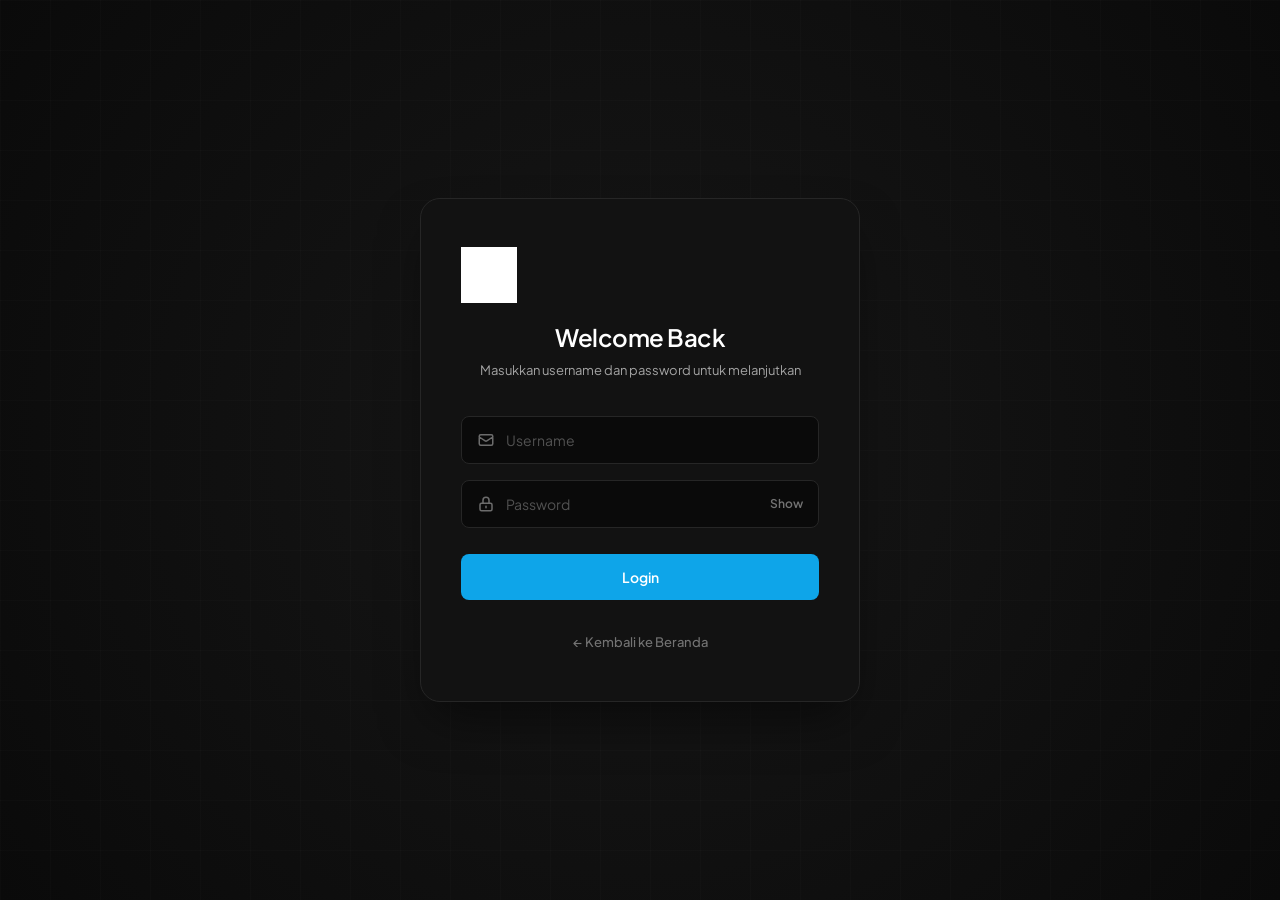
==== commit dceee6b6: "update" ====
--- a/login.html
+++ b/login.html
@@ -16,8 +16,8 @@
       <a href="index.html">
         <img src="src/logo4.png" alt="Logo SMKN 4 Bandung" />
       </a>
-      <h2>Login Admin</h2>
-      <p>Silakan masukkan username dan password Anda untuk masuk ke sistem.</p>
+      <h2>Welcome Back</h2>
+      <p>Masukkan username dan password untuk melanjutkan</p>
     </div>
 
     <div class="alert-message" id="alertMessage"></div>
@@ -25,17 +25,15 @@
 
     <form id="formLoginJS">
       
-      <div class="form-group">
-        <label for="usernameInput">Username</label>
-        <input type="text" id="usernameInput" placeholder="Masukkan username..." />
+      <div class="form-group user-group">
+        <input type="text" id="usernameInput" placeholder="Username" />
         <span class="error-msg" id="errorUser"></span>
       </div>
 
-      <div class="form-group">
-        <label for="passwordInput">Password</label>
+      <div class="form-group pass-group">
         <div class="password-wrapper">
-          <input type="password" id="passwordInput" placeholder="Masukkan password..." />
-          <span class="password-toggle" id="togglePassword">Tampilkan</span>
+          <input type="password" id="passwordInput" placeholder="Password" />
+          <span class="password-toggle" id="togglePassword">Show</span>
         </div>
         <span class="error-msg" id="errorPass"></span>
       </div>
@@ -44,7 +42,7 @@
 
     </form>
 
-    <a href="index.html" class="back-link">Kembali ke Halaman Beranda</a>
+    <a href="index.html" class="back-link">← Kembali ke Beranda</a>
 
   </div>
 
--- a/style.css
+++ b/style.css
@@ -580,23 +580,40 @@
 
 /* ======== Login Page ======== */
 .login-body {
-  background: var(--clr-bg);
+  background: #0a0a0a;
+  background-image: radial-gradient(circle at center, #171717 0%, #0a0a0a 100%);
   display: flex;
   justify-content: center;
   align-items: center;
   min-height: 100vh;
   padding: 24px;
+  position: relative;
+  overflow: hidden;
+}
+
+/* Pola sirkuit abstrak di background */
+.login-body::before {
+  content: '';
+  position: absolute;
+  top: 0; left: 0; right: 0; bottom: 0;
+  background-image: linear-gradient(rgba(255, 255, 255, 0.03) 1px, transparent 1px),
+                    linear-gradient(90deg, rgba(255, 255, 255, 0.03) 1px, transparent 1px);
+  background-size: 50px 50px;
+  opacity: 0.5;
+  pointer-events: none;
 }
 
 .login-box {
-  background: var(--clr-surface);
-  border: 1px solid var(--clr-border);
+  background: #121212;
+  border: 1px solid #262626;
   padding: 48px 40px;
-  border-radius: var(--radius-xl);
-  box-shadow: var(--shadow-lg);
+  border-radius: 20px;
+  box-shadow: 0 25px 50px -12px rgba(0, 0, 0, 0.5);
   width: 100%;
-  max-width: 420px;
+  max-width: 440px;
   animation: fadeIn 0.5s ease;
+  position: relative;
+  z-index: 10;
 }
 
 @keyframes fadeIn {
@@ -612,114 +629,183 @@
 .login-header img {
   width: 56px;
   margin-bottom: 20px;
+  filter: brightness(0) invert(1); /* Membuat logo jadi putih di dark mode */
 }
 
 .login-header h2 {
-  font-family: var(--font-serif);
-  color: var(--clr-text);
-  font-size: 26px;
-  font-weight: 400;
+  font-family: var(--font-sans);
+  color: #ffffff;
+  font-size: 24px;
+  font-weight: 600;
   margin-bottom: 8px;
+  letter-spacing: -0.5px;
 }
 
 .login-header p {
-  color: var(--clr-text-muted);
-  font-size: 14px;
+  color: #a3a3a3;
+  font-size: 13px;
   line-height: 1.6;
 }
 
 .form-group {
-  margin-bottom: 20px;
-}
-
-.form-group label {
-  display: block;
-  font-weight: 600;
-  font-size: 13px;
-  color: var(--clr-text);
-  margin-bottom: 8px;
-  letter-spacing: -0.1px;
+  margin-bottom: 16px;
+  position: relative;
 }
 
 .form-group input {
   width: 100%;
-  padding: 12px 16px;
-  border: 1px solid var(--clr-border);
-  border-radius: var(--radius-sm);
+  padding: 14px 16px 14px 44px; /* Space untuk icon */
+  border: 1px solid #262626;
+  border-radius: 8px;
   font-size: 14px;
   font-family: var(--font-sans);
-  color: var(--clr-text);
-  background: var(--clr-surface);
+  color: #ffffff;
+  background: #0a0a0a;
   transition: all var(--transition);
   outline: none;
 }
 
 .form-group input:focus {
-  border-color: var(--clr-highlight);
-  box-shadow: var(--shadow-focus);
+  border-color: #0ea5e9;
+  box-shadow: 0 0 0 1px #0ea5e9;
 }
 
 .form-group input::placeholder {
-  color: var(--clr-text-muted);
+  color: #525252;
+}
+
+/* Input Icons Placeholder */
+.form-group::before {
+  content: '';
+  position: absolute;
+  left: 16px;
+  top: 50%;
+  transform: translateY(-50%);
+  width: 18px;
+  height: 18px;
+  background-size: contain;
+  background-repeat: no-repeat;
+  opacity: 0.4;
+  z-index: 2;
+  transition: opacity var(--transition);
+}
+
+.form-group:focus-within::before {
+  opacity: 1;
+}
+
+/* Username Icon (SVG Data URI) */
+.form-group.user-group::before {
+  background-image: url("data:image/svg+xml,%3Csvg xmlns='http://www.w3.org/2000/svg' fill='none' viewBox='0 0 24 24' stroke='white'%3E%3Cpath stroke-linecap='round' stroke-linejoin='round' stroke-width='2' d='M3 8l7.89 5.26a2 2 0 002.22 0L21 8M5 19h14a2 2 0 002-2V7a2 2 0 00-2-2H5a2 2 0 00-2 2v10a2 2 0 002 2z'/%3E%3C/svg%3E");
+}
+
+/* Password Icon (SVG Data URI) */
+.form-group.pass-group::before {
+  background-image: url("data:image/svg+xml,%3Csvg xmlns='http://www.w3.org/2000/svg' fill='none' viewBox='0 0 24 24' stroke='white'%3E%3Cpath stroke-linecap='round' stroke-linejoin='round' stroke-width='2' d='M12 15v2m-6 4h12a2 2 0 002-2v-6a2 2 0 00-2-2H6a2 2 0 00-2 2v6a2 2 0 002 2zm10-10V7a4 4 0 00-8 0v4h8z'/%3E%3C/svg%3E");
 }
 
 .error-msg {
-  color: var(--clr-danger);
-  font-size: 13px;
+  color: #ef4444;
+  font-size: 12px;
   margin-top: 6px;
   font-weight: 500;
+  display: block;
 }
 
 .alert-message, .success-message {
   padding: 12px 16px;
-  border-radius: var(--radius-sm);
+  border-radius: 8px;
   margin-bottom: 20px;
-  font-size: 14px;
+  font-size: 13px;
   font-weight: 500;
   display: none;
 }
 
 .alert-message {
-  background: var(--clr-danger-soft);
-  color: var(--clr-danger);
-  border: 1px solid #fecaca;
+  background: rgba(239, 68, 68, 0.1);
+  color: #fca5a5;
+  border: 1px solid rgba(239, 68, 68, 0.2);
 }
 
 .success-message {
-  background: var(--clr-success-soft);
-  color: var(--clr-success);
-  border: 1px solid #bbf7d0;
+  background: rgba(34, 197, 94, 0.1);
+  color: #86efac;
+  border: 1px solid rgba(34, 197, 94, 0.2);
 }
 
 .btn-submit {
   width: 100%;
-  background: var(--clr-accent);
+  background: #0ea5e9; /* Biru cerah seperti referensi */
   color: #fff;
   border: none;
   padding: 14px;
-  border-radius: var(--radius-sm);
+  border-radius: 8px;
   font-size: 14px;
   font-weight: 600;
   font-family: var(--font-sans);
   cursor: pointer;
   transition: all var(--transition);
+  margin-top: 10px;
 }
 
 .btn-submit:hover {
-  background: var(--clr-accent-hover);
+  background: #0284c7;
+}
+
+.divider {
+  display: flex;
+  align-items: center;
+  text-align: center;
+  margin: 24px 0;
+  color: #525252;
+  font-size: 11px;
+  font-weight: 600;
+  letter-spacing: 0.5px;
+}
+.divider::before, .divider::after {
+  content: '';
+  flex: 1;
+  border-bottom: 1px solid #262626;
+}
+.divider::before { margin-right: 12px; }
+.divider::after { margin-left: 12px; }
+
+.social-login {
+  display: flex;
+  gap: 12px;
+}
+.btn-social {
+  flex: 1;
+  background: #1a1a1a;
+  border: 1px solid #262626;
+  padding: 12px;
+  border-radius: 8px;
+  display: flex;
+  justify-content: center;
+  align-items: center;
+  cursor: pointer;
+  transition: all var(--transition);
+}
+.btn-social:hover {
+  background: #262626;
+}
+.btn-social img {
+  width: 18px;
+  height: 18px;
+  opacity: 0.8;
 }
 
 .back-link {
   display: block;
   text-align: center;
-  margin-top: 24px;
-  font-size: 14px;
-  color: var(--clr-text-muted);
+  margin-top: 32px;
+  font-size: 13px;
+  color: #737373;
   font-weight: 500;
 }
 
 .back-link:hover {
-  color: var(--clr-text);
+  color: #d4d4d4;
 }
 
 .password-wrapper {
@@ -727,18 +813,18 @@
 }
 .password-toggle {
   position: absolute;
-  right: 14px;
+  right: 16px;
   top: 50%;
   transform: translateY(-50%);
   cursor: pointer;
   font-size: 12px;
   font-weight: 600;
-  color: var(--clr-text-muted);
+  color: #737373;
   user-select: none;
   transition: color var(--transition);
 }
 .password-toggle:hover {
-  color: var(--clr-text);
+  color: #d4d4d4;
 }
 
 /* ======== Scroll Reveal ======== */
